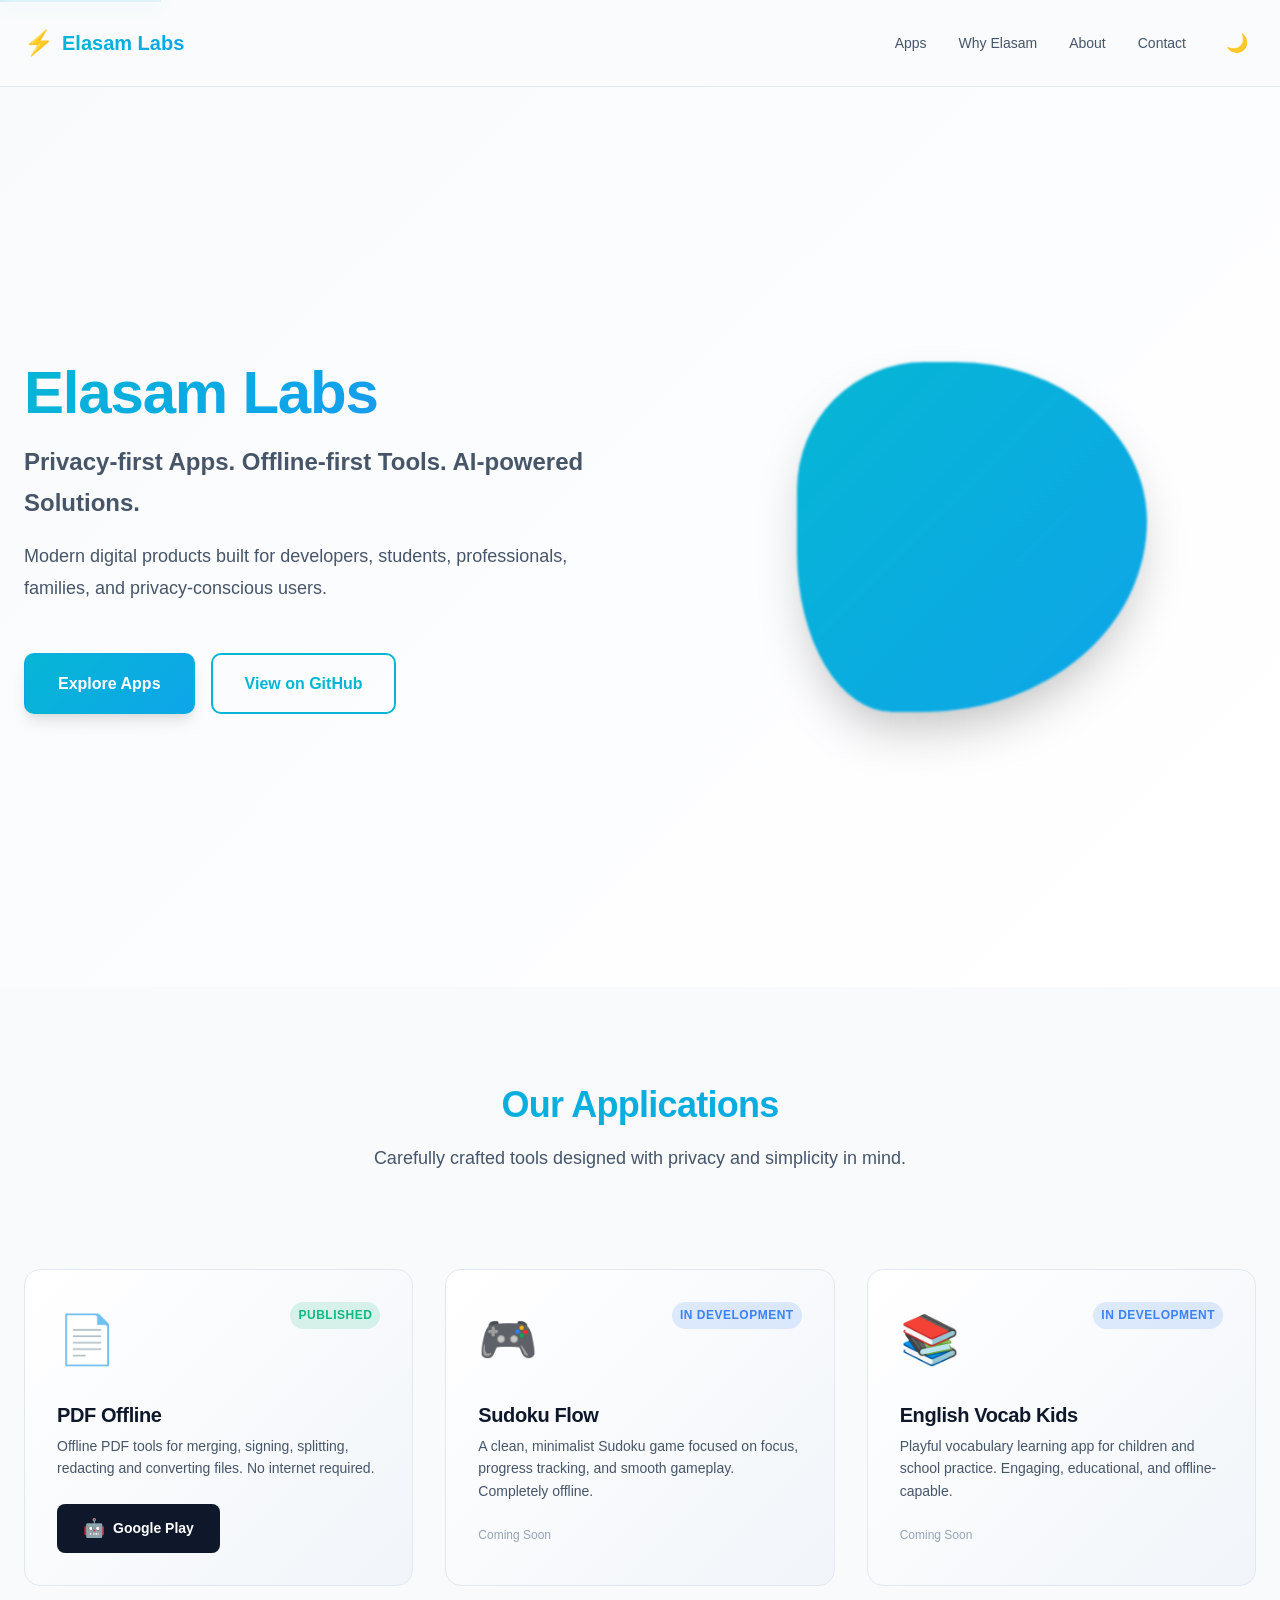
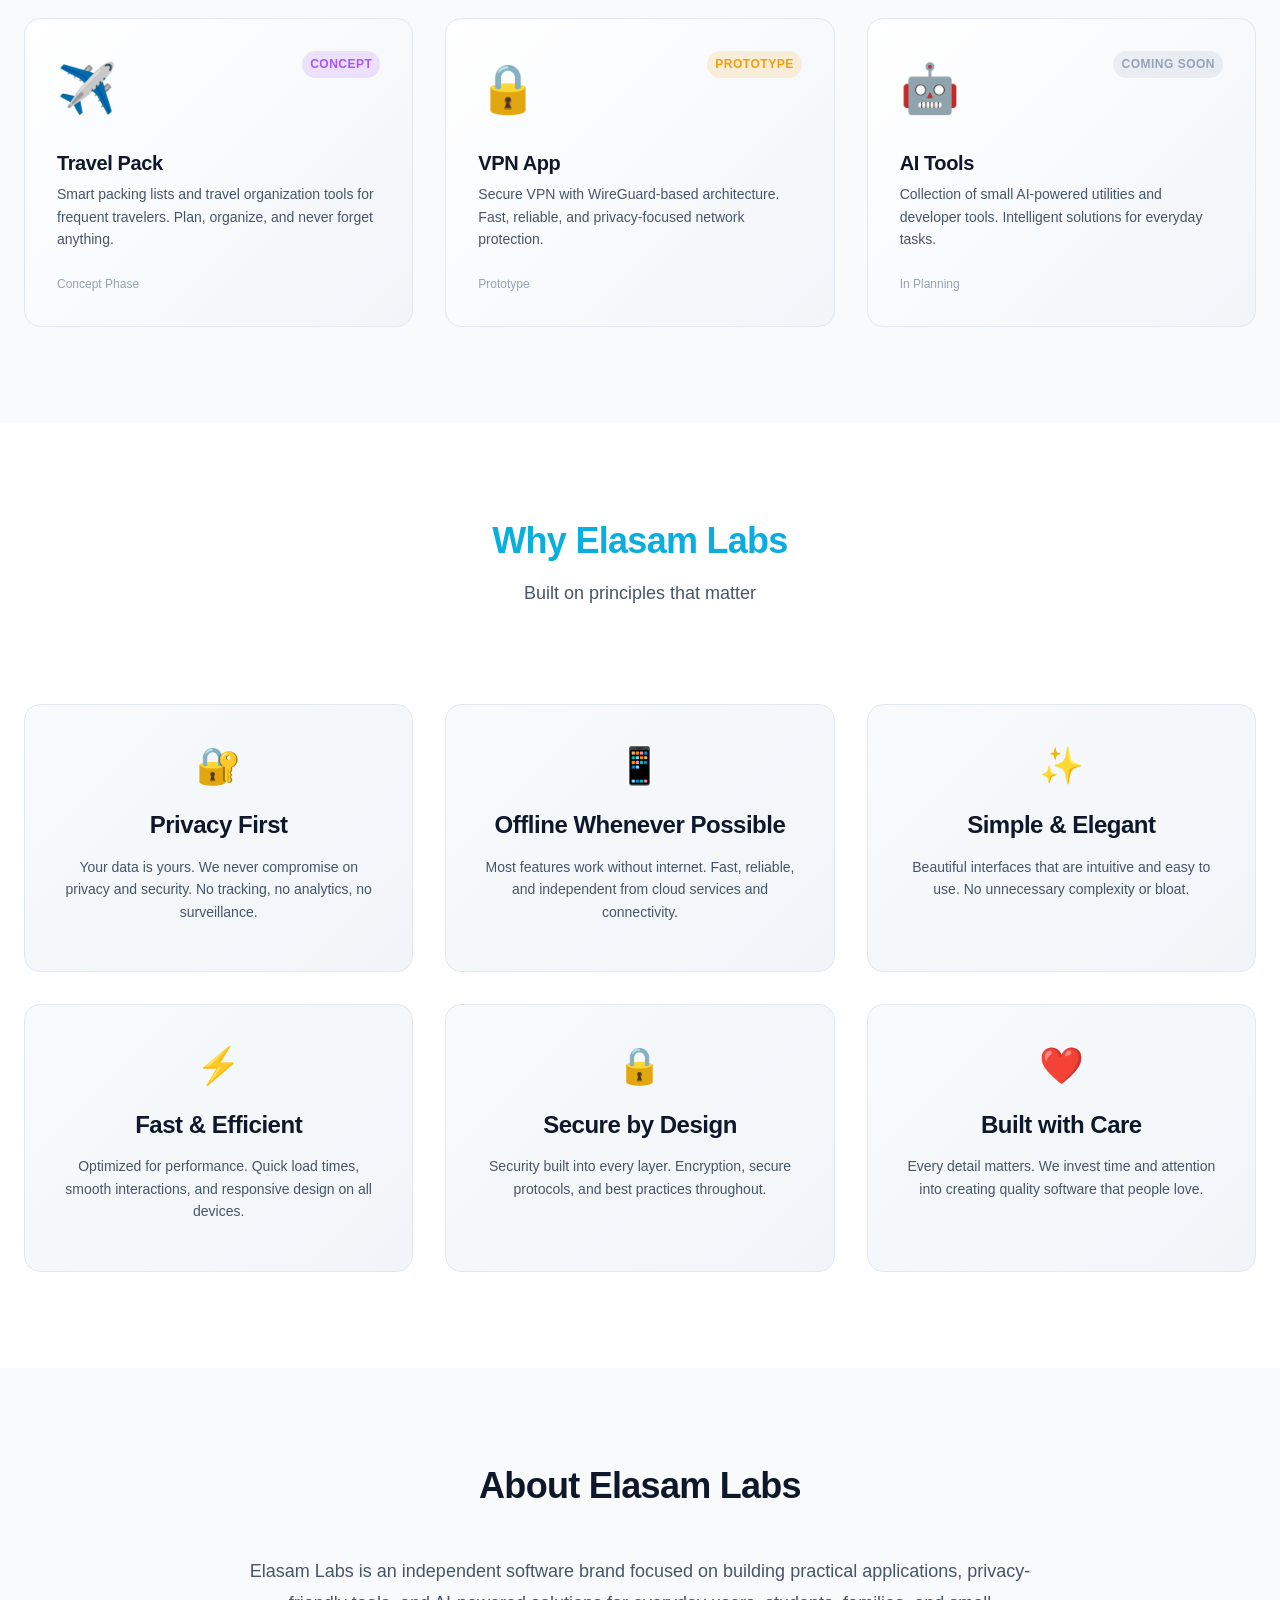
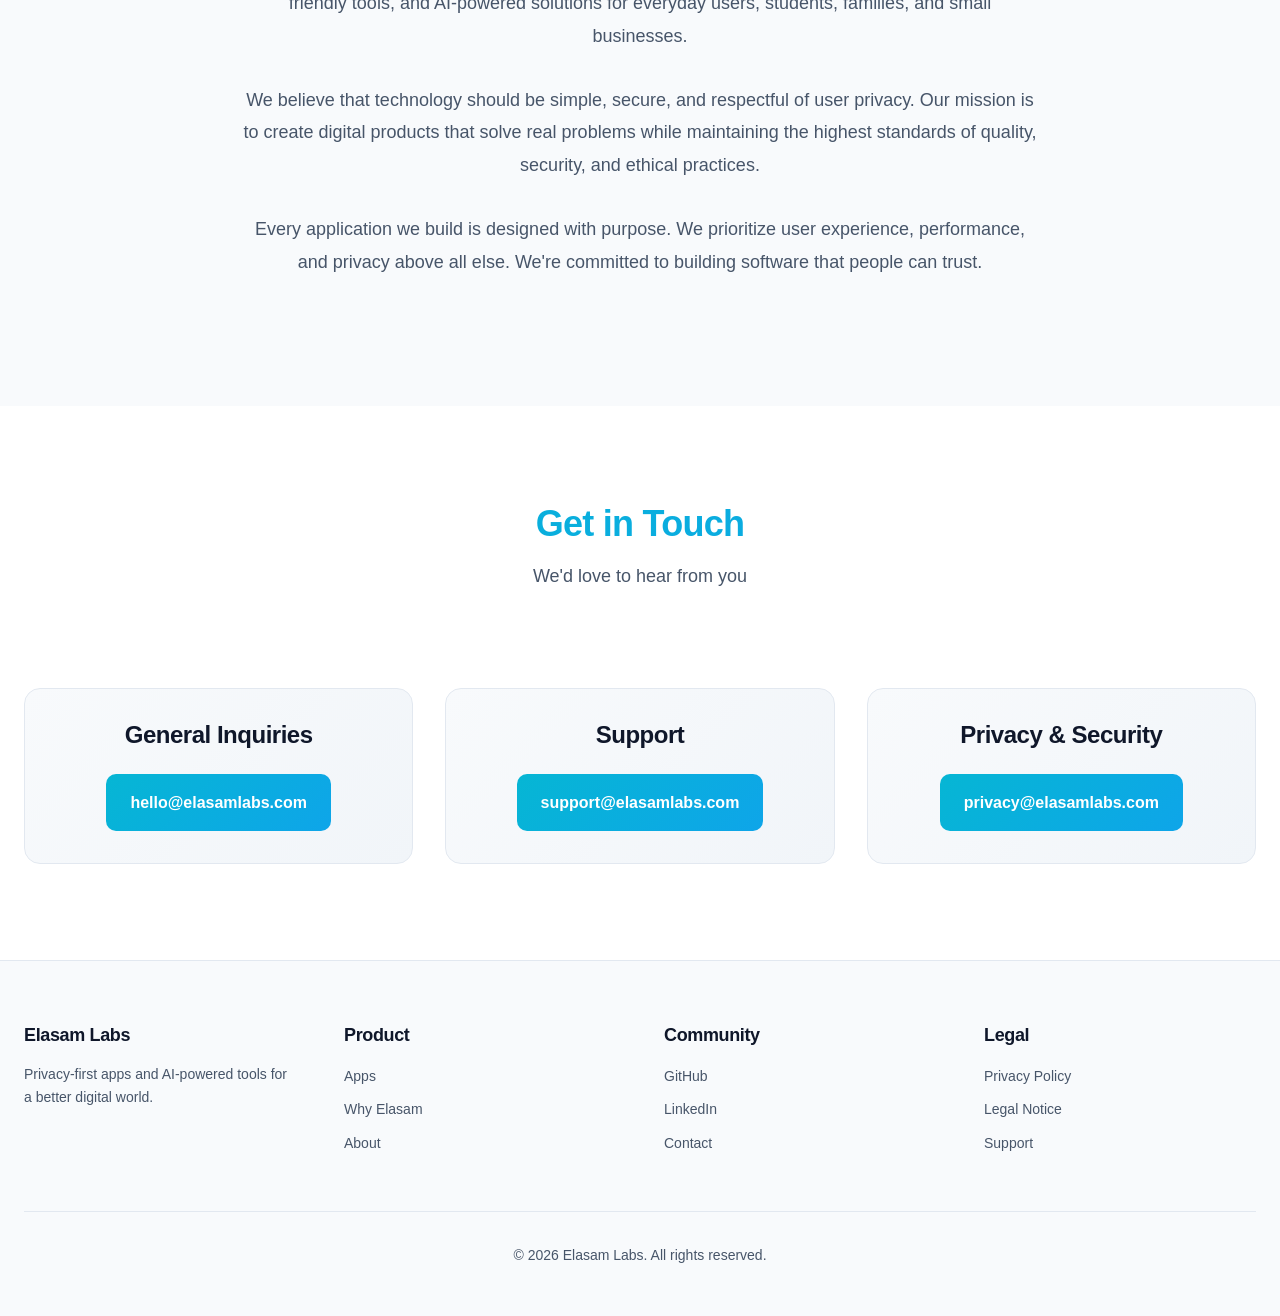
==== index.html @ 6c32f924 "Add Google Play link for PDF Offline app" ====
<!DOCTYPE html>
<html lang="en">
<head>
    <meta charset="UTF-8">
    <meta name="viewport" content="width=device-width, initial-scale=1.0">
    
    <!-- SEO & Meta Tags -->
    <meta name="description" content="Elasam Labs - Privacy-first apps, offline-first tools, and AI-powered solutions for developers, students, professionals, and families.">
    <meta name="keywords" content="privacy apps, offline software, AI tools, secure applications, privacy-first, open source">
    <meta name="author" content="Elasam Labs">
    <meta name="theme-color" content="#0f172a">
    <meta name="robots" content="index, follow">
    <meta name="language" content="English">
    
    <!-- Open Graph -->
    <meta property="og:type" content="website">
    <meta property="og:url" content="https://elasamlabs.com/">
    <meta property="og:title" content="Elasam Labs - Privacy-First Apps & AI Tools">
    <meta property="og:description" content="Build with privacy. Create with purpose. Modern apps for everyday users.">
    <!-- <meta property="og:image" content="https://elasamlabs.com/assets/og-image.png"> -->
    <meta property="og:image" content="https://elasamlabs.com/web-app-manifest-512x512.png">
    <meta property="og:site_name" content="Elasam Labs">
    
    <!-- Twitter Card -->
    <meta name="twitter:card" content="summary_large_image">
    <meta name="twitter:url" content="https://elasamlabs.com/">
    <meta name="twitter:title" content="Elasam Labs - Privacy-First Apps & AI Tools">
    <meta name="twitter:description" content="Build with privacy. Create with purpose. Modern apps for everyday users.">
    <!-- <meta name="twitter:image" content="https://elasamlabs.com/assets/og-image.png"> -->
    <meta name="twitter:image" content="https://elasamlabs.com/web-app-manifest-512x512.png">
    
    <!-- Favicon -->
    <link rel="icon" href="/favicon.ico">
    <link rel="icon" type="image/svg+xml" href="/favicon.svg">
    <link rel="icon" type="image/png" sizes="96x96" href="/favicon-96x96.png">

    <link rel="apple-touch-icon" sizes="180x180" href="/apple-touch-icon.png">

    <link rel="manifest" href="/site.webmanifest">
    
    <!-- Manifest -->
    <link rel="manifest" href="/site.webmanifest">
    
    <title>Elasam Labs - Privacy-First Apps & AI-Powered Tools</title>
    <link rel="stylesheet" href="/css/styles.css">
    
    <!-- Structured Data -->
    <script type="application/ld+json">
    {
      "@context": "https://schema.org",
      "@type": "Organization",
      "name": "Elasam Labs",
      "url": "https://elasamlabs.com",
      "logo": "https://elasamlabs.com/favicon.svg",
      "description": "Privacy-first apps, offline-first tools, and AI-powered solutions",
      "sameAs": [
        "https://github.com/EhabElasam",
        "https://linkedin.com"
      ],
      "contact": {
        "@type": "ContactPoint",
        "contactType": "Customer Support",
        "email": "support@elasamlabs.com"
      }
    }
    </script>
</head>
<body>
    <!-- Navigation -->
    <nav class="navbar" role="navigation" aria-label="Main navigation">
        <div class="container">
            <div class="nav-wrapper">
                <a href="/" class="logo" aria-label="Elasam Labs Home">
                    <span class="logo-icon">⚡</span>
                    <span class="logo-text">Elasam Labs</span>
                </a>
                
                <button class="menu-toggle" id="menuToggle" aria-label="Toggle navigation menu" aria-expanded="false">
                    <span></span>
                    <span></span>
                    <span></span>
                </button>
                
                <ul class="nav-menu" id="navMenu" role="menubar">
                    <li role="none"><a href="#apps" role="menuitem">Apps</a></li>
                    <li role="none"><a href="#why" role="menuitem">Why Elasam</a></li>
                    <li role="none"><a href="#about" role="menuitem">About</a></li>
                    <li role="none"><a href="#contact" role="menuitem">Contact</a></li>
                    <li role="none"><button class="theme-toggle" id="themeToggle" aria-label="Toggle dark/light mode" role="menuitem">🌙</button></li>
                </ul>
            </div>
        </div>
    </nav>

    <!-- Hero Section -->
    <section class="hero" role="region" aria-label="Hero section">
        <div class="container">
            <div class="hero-content">
                <h1 class="hero-title">Elasam Labs</h1>
                <p class="hero-subtitle">Privacy-first Apps. Offline-first Tools. AI-powered Solutions.</p>
                <p class="hero-description">Modern digital products built for developers, students, professionals, families, and privacy-conscious users.</p>
                
                <div class="hero-cta">
                    <a href="#apps" class="btn btn-primary">Explore Apps</a>
                    <a href="https://github.com/EhabElasam" class="btn btn-secondary" target="_blank" rel="noopener noreferrer">View on GitHub</a>
                </div>
            </div>
            
            <div class="hero-visual">
                <div class="gradient-orb"></div>
            </div>
        </div>
    </section>

    <!-- Apps Section -->
    <section class="apps" id="apps" role="region" aria-label="Our applications">
        <div class="container">
            <div class="section-header">
                <h2>Our Applications</h2>
                <p>Carefully crafted tools designed with privacy and simplicity in mind.</p>
            </div>
            
            <div class="apps-grid">
                <!-- PDF Offline -->
                <article class="app-card published">
                    <div class="app-header">
                        <span class="app-icon" aria-hidden="true">📄</span>
                        <span class="app-badge badge-published">Published</span>
                    </div>
                    <h3 class="app-title">PDF Offline</h3>
                    <p class="app-description">Offline PDF tools for merging, signing, splitting, redacting and converting files. No internet required.</p>
                    <div class="app-meta">
                        <a href="https://play.google.com/store/apps/details?id=com.pdfoffline.tools" target="_blank" rel="noopener noreferrer" class="btn btn-app-store">
                            <span class="btn-icon">🤖</span>
                            <span class="btn-text">Google Play</span>
                        </a>
                    </div>
                </article>

                <!-- Sudoku Flow -->
                <article class="app-card developing">
                    <div class="app-header">
                        <span class="app-icon" aria-hidden="true">🎮</span>
                        <span class="app-badge badge-developing">In Development</span>
                    </div>
                    <h3 class="app-title">Sudoku Flow</h3>
                    <p class="app-description">A clean, minimalist Sudoku game focused on focus, progress tracking, and smooth gameplay. Completely offline.</p>
                    <div class="app-meta">
                        <span class="status">Coming Soon</span>
                    </div>
                </article>

                <!-- English Vocab Kids -->
                <article class="app-card developing">
                    <div class="app-header">
                        <span class="app-icon" aria-hidden="true">📚</span>
                        <span class="app-badge badge-developing">In Development</span>
                    </div>
                    <h3 class="app-title">English Vocab Kids</h3>
                    <p class="app-description">Playful vocabulary learning app for children and school practice. Engaging, educational, and offline-capable.</p>
                    <div class="app-meta">
                        <span class="status">Coming Soon</span>
                    </div>
                </article>

                <!-- Travel Pack -->
                <article class="app-card concept">
                    <div class="app-header">
                        <span class="app-icon" aria-hidden="true">✈️</span>
                        <span class="app-badge badge-concept">Concept</span>
                    </div>
                    <h3 class="app-title">Travel Pack</h3>
                    <p class="app-description">Smart packing lists and travel organization tools for frequent travelers. Plan, organize, and never forget anything.</p>
                    <div class="app-meta">
                        <span class="status">Concept Phase</span>
                    </div>
                </article>

                <!-- VPN App -->
                <article class="app-card prototype">
                    <div class="app-header">
                        <span class="app-icon" aria-hidden="true">🔒</span>
                        <span class="app-badge badge-prototype">Prototype</span>
                    </div>
                    <h3 class="app-title">VPN App</h3>
                    <p class="app-description">Secure VPN with WireGuard-based architecture. Fast, reliable, and privacy-focused network protection.</p>
                    <div class="app-meta">
                        <span class="status">Prototype</span>
                    </div>
                </article>

                <!-- AI Tools -->
                <article class="app-card coming">
                    <div class="app-header">
                        <span class="app-icon" aria-hidden="true">🤖</span>
                        <span class="app-badge badge-coming">Coming Soon</span>
                    </div>
                    <h3 class="app-title">AI Tools</h3>
                    <p class="app-description">Collection of small AI-powered utilities and developer tools. Intelligent solutions for everyday tasks.</p>
                    <div class="app-meta">
                        <span class="status">In Planning</span>
                    </div>
                </article>
            </div>
        </div>
    </section>

    <!-- Why Elasam Section -->
    <section class="why-section" id="why" role="region" aria-label="Why choose Elasam Labs">
        <div class="container">
            <div class="section-header">
                <h2>Why Elasam Labs</h2>
                <p>Built on principles that matter</p>
            </div>
            
            <div class="principles-grid">
                <div class="principle-card">
                    <span class="principle-icon" aria-hidden="true">🔐</span>
                    <h3>Privacy First</h3>
                    <p>Your data is yours. We never compromise on privacy and security. No tracking, no analytics, no surveillance.</p>
                </div>
                
                <div class="principle-card">
                    <span class="principle-icon" aria-hidden="true">📱</span>
                    <h3>Offline Whenever Possible</h3>
                    <p>Most features work without internet. Fast, reliable, and independent from cloud services and connectivity.</p>
                </div>
                
                <div class="principle-card">
                    <span class="principle-icon" aria-hidden="true">✨</span>
                    <h3>Simple & Elegant</h3>
                    <p>Beautiful interfaces that are intuitive and easy to use. No unnecessary complexity or bloat.</p>
                </div>
                
                <div class="principle-card">
                    <span class="principle-icon" aria-hidden="true">⚡</span>
                    <h3>Fast & Efficient</h3>
                    <p>Optimized for performance. Quick load times, smooth interactions, and responsive design on all devices.</p>
                </div>
                
                <div class="principle-card">
                    <span class="principle-icon" aria-hidden="true">🔒</span>
                    <h3>Secure by Design</h3>
                    <p>Security built into every layer. Encryption, secure protocols, and best practices throughout.</p>
                </div>
                
                <div class="principle-card">
                    <span class="principle-icon" aria-hidden="true">❤️</span>
                    <h3>Built with Care</h3>
                    <p>Every detail matters. We invest time and attention into creating quality software that people love.</p>
                </div>
            </div>
        </div>
    </section>

    <!-- About Section -->
    <section class="about" id="about" role="region" aria-label="About Elasam Labs">
        <div class="container">
            <div class="about-content">
                <h2>About Elasam Labs</h2>
                <p>Elasam Labs is an independent software brand focused on building practical applications, privacy-friendly tools, and AI-powered solutions for everyday users, students, families, and small businesses.</p>
                <p>We believe that technology should be simple, secure, and respectful of user privacy. Our mission is to create digital products that solve real problems while maintaining the highest standards of quality, security, and ethical practices.</p>
                <p>Every application we build is designed with purpose. We prioritize user experience, performance, and privacy above all else. We're committed to building software that people can trust.</p>
            </div>
        </div>
    </section>

    <!-- Contact Section -->
    <section class="contact" id="contact" role="region" aria-label="Contact information">
        <div class="container">
            <div class="section-header">
                <h2>Get in Touch</h2>
                <p>We'd love to hear from you</p>
            </div>
            
            <div class="contact-grid">
                <div class="contact-card">
                    <h3>General Inquiries</h3>
                    <a href="mailto:hello@elasamlabs.com" class="contact-link">hello@elasamlabs.com</a>
                </div>
                
                <div class="contact-card">
                    <h3>Support</h3>
                    <a href="mailto:support@elasamlabs.com" class="contact-link">support@elasamlabs.com</a>
                </div>
                
                <div class="contact-card">
                    <h3>Privacy & Security</h3>
                    <a href="mailto:privacy@elasamlabs.com" class="contact-link">privacy@elasamlabs.com</a>
                </div>
            </div>
        </div>
    </section>

    <!-- Footer -->
    <footer class="footer" role="contentinfo">
        <div class="container">
            <div class="footer-grid">
                <div class="footer-section">
                    <h4>Elasam Labs</h4>
                    <p>Privacy-first apps and AI-powered tools for a better digital world.</p>
                </div>
                
                <div class="footer-section">
                    <h4>Product</h4>
                    <ul>
                        <li><a href="#apps">Apps</a></li>
                        <li><a href="#why">Why Elasam</a></li>
                        <li><a href="#about">About</a></li>
                    </ul>
                </div>
                
                <div class="footer-section">
                    <h4>Community</h4>
                    <ul>
                        <li><a href="https://github.com/EhabElasam" target="_blank" rel="noopener noreferrer">GitHub</a></li>
                        <li><a href="https://linkedin.com" target="_blank" rel="noopener noreferrer">LinkedIn</a></li>
                        <li><a href="#contact">Contact</a></li>
                    </ul>
                </div>
                
                <div class="footer-section">
                    <h4>Legal</h4>
                    <ul>
                        <li><a href="/privacy.html">Privacy Policy</a></li>
                        <li><a href="/legal.html">Legal Notice</a></li>
                        <li><a href="/support.html">Support</a></li>
                    </ul>
                </div>
            </div>
            
            <div class="footer-bottom">
                <p>&copy; 2026 Elasam Labs. All rights reserved.</p>
            </div>
        </div>
    </footer>

    <script src="/js/main.js"></script>
</body>
</html>
---- css/styles.css ----
/* ============================================
   ELASAM LABS - PREMIUM WEBSITE STYLES
   ============================================ */

:root {
    /* Light Mode */
    --bg-primary: #ffffff;
    --bg-secondary: #f8fafc;
    --bg-tertiary: #f1f5f9;
    --text-primary: #0f172a;
    --text-secondary: #475569;
    --text-tertiary: #94a3b8;
    --border-color: #e2e8f0;
    --accent-primary: #06b6d4;
    --accent-secondary: #0ea5e9;
    --accent-tertiary: #3b82f6;
    --success: #10b981;
    --warning: #f59e0b;
    --error: #ef4444;
    
    /* Spacing */
    --spacing-xs: 0.25rem;
    --spacing-sm: 0.5rem;
    --spacing-md: 1rem;
    --spacing-lg: 1.5rem;
    --spacing-xl: 2rem;
    --spacing-2xl: 3rem;
    --spacing-3xl: 4rem;
    --spacing-4xl: 6rem;
    
    /* Typography */
    --font-family: -apple-system, BlinkMacSystemFont, 'Segoe UI', 'Helvetica Neue', sans-serif;
    --font-mono: 'Menlo', 'Monaco', 'Courier New', monospace;
    --font-size-xs: 0.75rem;
    --font-size-sm: 0.875rem;
    --font-size-base: 1rem;
    --font-size-lg: 1.125rem;
    --font-size-xl: 1.25rem;
    --font-size-2xl: 1.5rem;
    --font-size-3xl: 1.875rem;
    --font-size-4xl: 2.25rem;
    --font-size-5xl: 3rem;
    --font-size-6xl: 3.75rem;
    
    /* Transitions */
    --transition-fast: 150ms cubic-bezier(0.4, 0, 0.2, 1);
    --transition-base: 300ms cubic-bezier(0.4, 0, 0.2, 1);
    --transition-slow: 500ms cubic-bezier(0.4, 0, 0.2, 1);
    
    /* Shadows */
    --shadow-sm: 0 1px 2px 0 rgba(0, 0, 0, 0.05);
    --shadow-md: 0 4px 6px -1px rgba(0, 0, 0, 0.1), 0 2px 4px -1px rgba(0, 0, 0, 0.06);
    --shadow-lg: 0 10px 15px -3px rgba(0, 0, 0, 0.1), 0 4px 6px -2px rgba(0, 0, 0, 0.05);
    --shadow-xl: 0 20px 25px -5px rgba(0, 0, 0, 0.1), 0 10px 10px -5px rgba(0, 0, 0, 0.04);
    --shadow-2xl: 0 25px 50px -12px rgba(0, 0, 0, 0.25);
}

/* Dark Mode */
body.dark-mode {
    --bg-primary: #0f172a;
    --bg-secondary: #1e293b;
    --bg-tertiary: #334155;
    --text-primary: #f1f5f9;
    --text-secondary: #cbd5e1;
    --text-tertiary: #94a3b8;
    --border-color: #334155;
}

/* ============================================
   GLOBAL STYLES
   ============================================ */

* {
    margin: 0;
    padding: 0;
    box-sizing: border-box;
}

html {
    scroll-behavior: smooth;
    -webkit-font-smoothing: antialiased;
    -moz-osx-font-smoothing: grayscale;
}

body {
    font-family: var(--font-family);
    background-color: var(--bg-primary);
    color: var(--text-primary);
    line-height: 1.6;
    transition: background-color var(--transition-base), color var(--transition-base);
    overflow-x: hidden;
}

/* ============================================
   TYPOGRAPHY
   ============================================ */

h1, h2, h3, h4, h5, h6 {
    font-weight: 700;
    line-height: 1.2;
    letter-spacing: -0.02em;
}

h1 {
    font-size: var(--font-size-6xl);
}

h2 {
    font-size: var(--font-size-4xl);
}

h3 {
    font-size: var(--font-size-2xl);
}

h4 {
    font-size: var(--font-size-lg);
}

p {
    margin-bottom: var(--spacing-md);
    color: var(--text-secondary);
    line-height: 1.7;
}

a {
    color: var(--accent-primary);
    text-decoration: none;
    transition: color var(--transition-fast);
}

a:hover {
    color: var(--accent-secondary);
}

/* ============================================
   CONTAINER & LAYOUT
   ============================================ */

.container {
    max-width: 1280px;
    margin: 0 auto;
    padding: 0 var(--spacing-lg);
}

section {
    padding: var(--spacing-4xl) 0;
}

.section-header {
    text-align: center;
    margin-bottom: var(--spacing-4xl);
}

.section-header h2 {
    background: linear-gradient(135deg, var(--accent-primary), var(--accent-secondary));
    -webkit-background-clip: text;
    -webkit-text-fill-color: transparent;
    background-clip: text;
    margin-bottom: var(--spacing-md);
}

.section-header p {
    font-size: var(--font-size-lg);
    color: var(--text-secondary);
}

/* ============================================
   NAVIGATION
   ============================================ */

.navbar {
    background-color: var(--bg-secondary);
    border-bottom: 1px solid var(--border-color);
    position: sticky;
    top: 0;
    z-index: 1000;
    backdrop-filter: blur(10px);
    background-color: rgba(248, 250, 252, 0.8);
}

body.dark-mode .navbar {
    background-color: rgba(30, 41, 59, 0.8);
}

.nav-wrapper {
    display: flex;
    justify-content: space-between;
    align-items: center;
    padding: var(--spacing-lg) 0;
}

.logo {
    display: flex;
    align-items: center;
    gap: var(--spacing-sm);
    font-size: var(--font-size-xl);
    font-weight: 700;
    color: var(--text-primary);
    transition: transform var(--transition-fast);
}

.logo:hover {
    transform: scale(1.05);
}

.logo-icon {
    font-size: var(--font-size-2xl);
}

.logo-text {
    background: linear-gradient(135deg, var(--accent-primary), var(--accent-secondary));
    -webkit-background-clip: text;
    -webkit-text-fill-color: transparent;
    background-clip: text;
}

.nav-menu {
    display: flex;
    list-style: none;
    gap: var(--spacing-xl);
    align-items: center;
}

.nav-menu a {
    color: var(--text-secondary);
    font-weight: 500;
    font-size: var(--font-size-sm);
    transition: color var(--transition-fast);
}

.nav-menu a:hover {
    color: var(--accent-primary);
}

.menu-toggle {
    display: none;
    flex-direction: column;
    background: none;
    border: none;
    cursor: pointer;
    gap: var(--spacing-xs);
    padding: var(--spacing-sm);
}

.menu-toggle span {
    width: 24px;
    height: 2.5px;
    background-color: var(--text-primary);
    border-radius: 2px;
    transition: all var(--transition-base);
}

.menu-toggle.active span:nth-child(1) {
    transform: rotate(45deg) translate(8px, 8px);
}

.menu-toggle.active span:nth-child(2) {
    opacity: 0;
}

.menu-toggle.active span:nth-child(3) {
    transform: rotate(-45deg) translate(7px, -7px);
}

.theme-toggle {
    background: none;
    border: none;
    font-size: var(--font-size-lg);
    cursor: pointer;
    padding: var(--spacing-sm);
    border-radius: 50%;
    transition: background-color var(--transition-fast);
}

.theme-toggle:hover {
    background-color: var(--bg-tertiary);
}

/* ============================================
   BUTTONS
   ============================================ */

.btn {
    display: inline-block;
    padding: var(--spacing-md) var(--spacing-xl);
    border-radius: 10px;
    font-weight: 600;
    font-size: var(--font-size-base);
    text-align: center;
    cursor: pointer;
    border: 2px solid transparent;
    transition: all var(--transition-base);
    text-decoration: none;
}

.btn-primary {
    background: linear-gradient(135deg, var(--accent-primary), var(--accent-secondary));
    color: white;
    box-shadow: var(--shadow-lg);
}

.btn-primary:hover {
    transform: translateY(-2px);
    box-shadow: var(--shadow-xl);
}

.btn-secondary {
    background-color: transparent;
    color: var(--accent-primary);
    border-color: var(--accent-primary);
}

.btn-secondary:hover {
    background-color: var(--accent-primary);
    color: white;
    transform: translateY(-2px);
}

.btn-app-store {
    display: inline-flex;
    align-items: center;
    gap: var(--spacing-sm);
    padding: var(--spacing-sm) var(--spacing-lg);
    background-color: var(--text-primary);
    color: var(--bg-primary);
    border-radius: 8px;
    font-size: var(--font-size-sm);
    transition: all var(--transition-base);
}

.btn-app-store:hover {
    background-color: var(--accent-primary);
    color: white;
    transform: scale(1.05);
}

.btn-app-store .btn-icon {
    font-size: var(--font-size-lg);
}

/* ============================================
   HERO SECTION
   ============================================ */

.hero {
    padding: var(--spacing-4xl) 0;
    background: linear-gradient(135deg, var(--bg-secondary) 0%, var(--bg-primary) 100%);
    min-height: 100vh;
    display: flex;
    align-items: center;
    position: relative;
    overflow: hidden;
}

.hero .container {
    display: grid;
    grid-template-columns: 1fr 1fr;
    gap: var(--spacing-4xl);
    align-items: center;
    position: relative;
    z-index: 1;
}

.hero-content {
    animation: fadeInUp 0.8s ease-out;
}

.hero-title {
    font-size: var(--font-size-6xl);
    margin-bottom: var(--spacing-md);
    background: linear-gradient(135deg, var(--accent-primary), var(--accent-secondary), var(--accent-tertiary));
    -webkit-background-clip: text;
    -webkit-text-fill-color: transparent;
    background-clip: text;
    line-height: 1.1;
}

.hero-subtitle {
    font-size: var(--font-size-2xl);
    color: var(--text-secondary);
    margin-bottom: var(--spacing-md);
    font-weight: 600;
}

.hero-description {
    font-size: var(--font-size-lg);
    color: var(--text-secondary);
    margin-bottom: var(--spacing-2xl);
    line-height: 1.8;
}

.hero-cta {
    display: flex;
    gap: var(--spacing-md);
    flex-wrap: wrap;
}

.hero-visual {
    display: flex;
    justify-content: center;
    align-items: center;
    position: relative;
    height: 400px;
}

.gradient-orb {
    width: 350px;
    height: 350px;
    background: linear-gradient(135deg, var(--accent-primary), var(--accent-secondary));
    border-radius: 40% 60% 70% 30% / 40% 50% 60% 50%;
    animation: morph 8s ease-in-out infinite, float 4s ease-in-out infinite;
    box-shadow: var(--shadow-2xl);
    filter: blur(1px);
}

/* ============================================
   APPS SECTION
   ============================================ */

.apps {
    background-color: var(--bg-secondary);
}

.apps-grid {
    display: grid;
    grid-template-columns: repeat(auto-fit, minmax(320px, 1fr));
    gap: var(--spacing-xl);
}

.app-card {
    background: linear-gradient(135deg, var(--bg-primary), var(--bg-tertiary));
    border: 1px solid var(--border-color);
    border-radius: 16px;
    padding: var(--spacing-xl);
    transition: all var(--transition-base);
    cursor: pointer;
    position: relative;
    overflow: hidden;
    backdrop-filter: blur(10px);
}

.app-card::before {
    content: '';
    position: absolute;
    top: 0;
    left: 0;
    right: 0;
    height: 1px;
    background: linear-gradient(90deg, transparent, var(--accent-primary), transparent);
    opacity: 0;
    transition: opacity var(--transition-base);
}

.app-card:hover {
    transform: translateY(-8px);
    box-shadow: var(--shadow-lg);
    border-color: var(--accent-primary);
}

.app-card:hover::before {
    opacity: 1;
}

.app-header {
    display: flex;
    justify-content: space-between;
    align-items: flex-start;
    margin-bottom: var(--spacing-lg);
}

.app-icon {
    font-size: var(--font-size-5xl);
    display: block;
}

.app-badge {
    display: inline-block;
    padding: var(--spacing-xs) var(--spacing-sm);
    border-radius: 20px;
    font-size: var(--font-size-xs);
    font-weight: 700;
    text-transform: uppercase;
    letter-spacing: 0.5px;
}

.badge-published {
    background-color: rgba(16, 185, 129, 0.15);
    color: var(--success);
}

.badge-developing {
    background-color: rgba(59, 130, 246, 0.15);
    color: var(--accent-tertiary);
}

.badge-concept {
    background-color: rgba(168, 85, 247, 0.15);
    color: #a855f7;
}

.badge-prototype {
    background-color: rgba(245, 158, 11, 0.15);
    color: var(--warning);
}

.badge-coming {
    background-color: rgba(148, 163, 184, 0.15);
    color: var(--text-tertiary);
}

.app-title {
    font-size: var(--font-size-xl);
    margin-bottom: var(--spacing-sm);
    color: var(--text-primary);
}

.app-description {
    font-size: var(--font-size-sm);
    color: var(--text-secondary);
    margin-bottom: var(--spacing-lg);
    line-height: 1.6;
}

.app-meta {
    display: flex;
    gap: var(--spacing-sm);
    font-size: var(--font-size-xs);
    color: var(--text-tertiary);
}

/* ============================================
   WHY SECTION
   ============================================ */

.why-section {
    background-color: var(--bg-primary);
}

.principles-grid {
    display: grid;
    grid-template-columns: repeat(auto-fit, minmax(300px, 1fr));
    gap: var(--spacing-xl);
}

.principle-card {
    background: linear-gradient(135deg, var(--bg-secondary), var(--bg-tertiary));
    border: 1px solid var(--border-color);
    border-radius: 16px;
    padding: var(--spacing-xl);
    text-align: center;
    transition: all var(--transition-base);
    backdrop-filter: blur(10px);
}

.principle-card:hover {
    transform: translateY(-8px);
    box-shadow: var(--shadow-lg);
    border-color: var(--accent-primary);
}

.principle-icon {
    font-size: var(--font-size-4xl);
    margin-bottom: var(--spacing-md);
    display: block;
}

.principle-card h3 {
    color: var(--text-primary);
    margin-bottom: var(--spacing-md);
}

.principle-card p {
    color: var(--text-secondary);
    font-size: var(--font-size-sm);
    line-height: 1.6;
}

/* ============================================
   ABOUT SECTION
   ============================================ */

.about {
    background-color: var(--bg-secondary);
}

.about-content {
    max-width: 800px;
    margin: 0 auto;
    text-align: center;
}

.about-content h2 {
    margin-bottom: var(--spacing-2xl);
}

.about-content p {
    font-size: var(--font-size-lg);
    color: var(--text-secondary);
    line-height: 1.8;
    margin-bottom: var(--spacing-xl);
}

/* ============================================
   CONTACT SECTION
   ============================================ */

.contact {
    background-color: var(--bg-primary);
}

.contact-grid {
    display: grid;
    grid-template-columns: repeat(auto-fit, minmax(280px, 1fr));
    gap: var(--spacing-xl);
}

.contact-card {
    background: linear-gradient(135deg, var(--bg-secondary), var(--bg-tertiary));
    border: 1px solid var(--border-color);
    border-radius: 16px;
    padding: var(--spacing-xl);
    text-align: center;
    transition: all var(--transition-base);
    backdrop-filter: blur(10px);
}

.contact-card:hover {
    transform: translateY(-8px);
    box-shadow: var(--shadow-lg);
    border-color: var(--accent-primary);
}

.contact-card h3 {
    color: var(--text-primary);
    margin-bottom: var(--spacing-lg);
}

.contact-link {
    display: inline-block;
    padding: var(--spacing-md) var(--spacing-lg);
    background: linear-gradient(135deg, var(--accent-primary), var(--accent-secondary));
    color: white;
    border-radius: 10px;
    font-weight: 600;
    transition: all var(--transition-base);
}

.contact-link:hover {
    transform: scale(1.05);
    box-shadow: var(--shadow-md);
}

/* ============================================
   FOOTER
   ============================================ */

.footer {
    background-color: var(--bg-secondary);
    border-top: 1px solid var(--border-color);
    padding: var(--spacing-3xl) 0 var(--spacing-xl);
}

.footer-grid {
    display: grid;
    grid-template-columns: repeat(auto-fit, minmax(250px, 1fr));
    gap: var(--spacing-2xl);
    margin-bottom: var(--spacing-2xl);
}

.footer-section h4 {
    color: var(--text-primary);
    margin-bottom: var(--spacing-md);
    font-size: var(--font-size-lg);
}

.footer-section p {
    color: var(--text-secondary);
    font-size: var(--font-size-sm);
}

.footer-section ul {
    list-style: none;
}

.footer-section ul li {
    margin-bottom: var(--spacing-sm);
}

.footer-section a {
    color: var(--text-secondary);
    font-size: var(--font-size-sm);
    transition: color var(--transition-fast);
}

.footer-section a:hover {
    color: var(--accent-primary);
}

.footer-bottom {
    text-align: center;
    padding-top: var(--spacing-xl);
    border-top: 1px solid var(--border-color);
    color: var(--text-tertiary);
    font-size: var(--font-size-sm);
}

/* ============================================
   ANIMATIONS
   ============================================ */

@keyframes fadeInUp {
    from {
        opacity: 0;
        transform: translateY(30px);
    }
    to {
        opacity: 1;
        transform: translateY(0);
    }
}

@keyframes float {
    0%, 100% {
        transform: translateY(0px);
    }
    50% {
        transform: translateY(-20px);
    }
}

@keyframes morph {
    0%, 100% {
        border-radius: 40% 60% 70% 30% / 40% 50% 60% 50%;
    }
    25% {
        border-radius: 70% 30% 46% 66% / 66% 33% 67% 33%;
    }
    50% {
        border-radius: 100% 60% 52% 37% / 37% 76% 74% 48%;
    }
    75% {
        border-radius: 74% 26% 46% 78% / 59% 38% 62% 51%;
    }
}

/* ============================================
   RESPONSIVE DESIGN
   ============================================ */

@media (max-width: 768px) {
    .hero .container {
        grid-template-columns: 1fr;
        gap: var(--spacing-2xl);
    }

    .hero-title {
        font-size: var(--font-size-4xl);
    }

    .hero-subtitle {
        font-size: var(--font-size-xl);
    }

    .hero-visual {
        display: none;
    }

    .hero-cta {
        flex-direction: column;
    }

    .btn {
        width: 100%;
    }

    .menu-toggle {
        display: flex;
    }

    .nav-menu {
        display: none;
        position: absolute;
        top: 100%;
        left: 0;
        right: 0;
        flex-direction: column;
        background-color: var(--bg-secondary);
        border-bottom: 1px solid var(--border-color);
        padding: var(--spacing-lg);
        gap: var(--spacing-md);
        box-shadow: var(--shadow-md);
    }

    .nav-menu.active {
        display: flex;
    }

    .apps-grid,
    .principles-grid,
    .contact-grid {
        grid-template-columns: 1fr;
    }

    h1 {
        font-size: var(--font-size-4xl);
    }

    h2 {
        font-size: var(--font-size-3xl);
    }

    section {
        padding: var(--spacing-3xl) 0;
    }
}

@media (max-width: 480px) {
    .container {
        padding: 0 var(--spacing-md);
    }

    h1 {
        font-size: var(--font-size-3xl);
    }

    h2 {
        font-size: var(--font-size-2xl);
    }

    .hero-title {
        font-size: var(--font-size-3xl);
    }

    .hero-subtitle {
        font-size: var(--font-size-lg);
    }

    section {
        padding: var(--spacing-2xl) 0;
    }

    .hero-cta {
        gap: var(--spacing-sm);
    }

    .btn {
        padding: var(--spacing-md) var(--spacing-lg);
        font-size: var(--font-size-sm);
    }

    .section-header h2 {
        font-size: var(--font-size-2xl);
    }
}

/* ============================================
   PRINT STYLES
   ============================================ */

@media print {
    .navbar,
    .footer {
        display: none;
    }

    body {
        background-color: white;
        color: black;
    }
}

/* ============================================
   ACCESSIBILITY
   ============================================ */

@media (prefers-reduced-motion: reduce) {
    * {
        animation-duration: 0.01ms !important;
        animation-iteration-count: 1 !important;
        transition-duration: 0.01ms !important;
    }
}

@media (prefers-color-scheme: dark) {
    body {
        background-color: var(--bg-primary);
    }
}
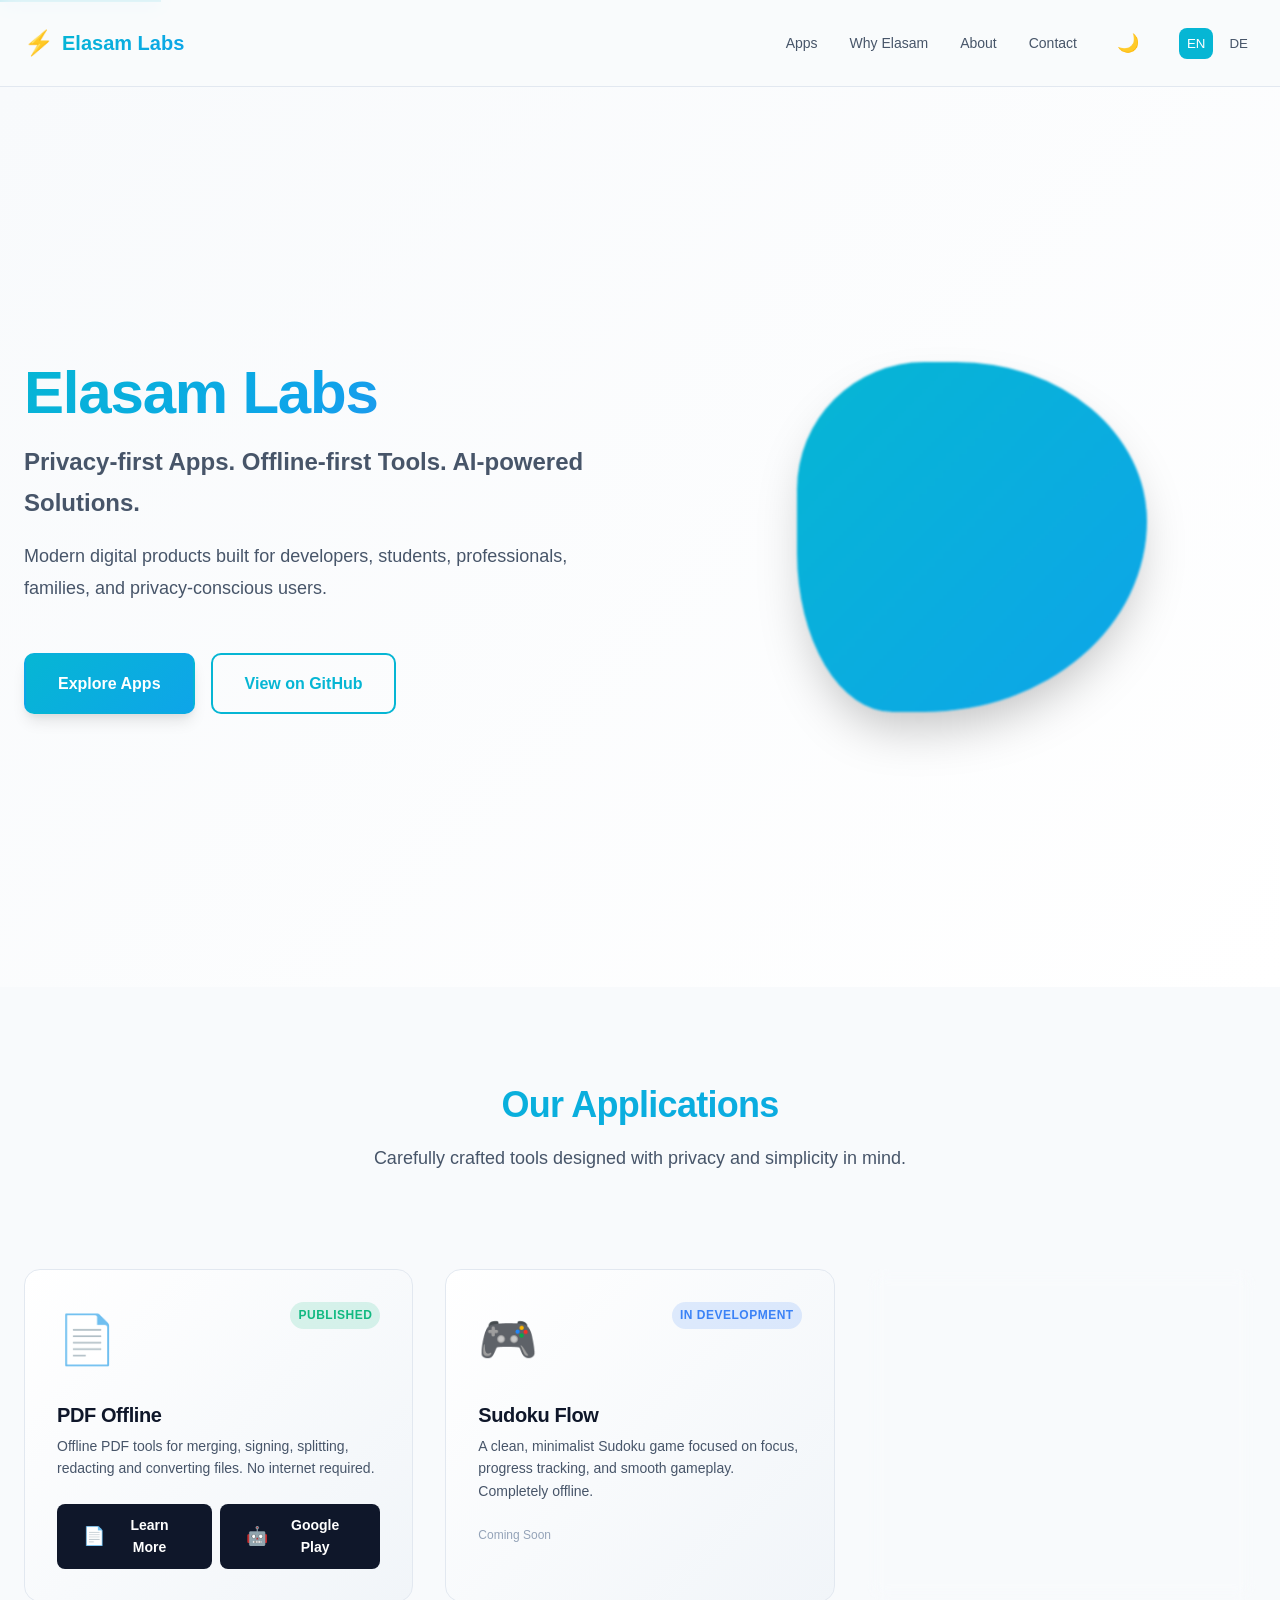
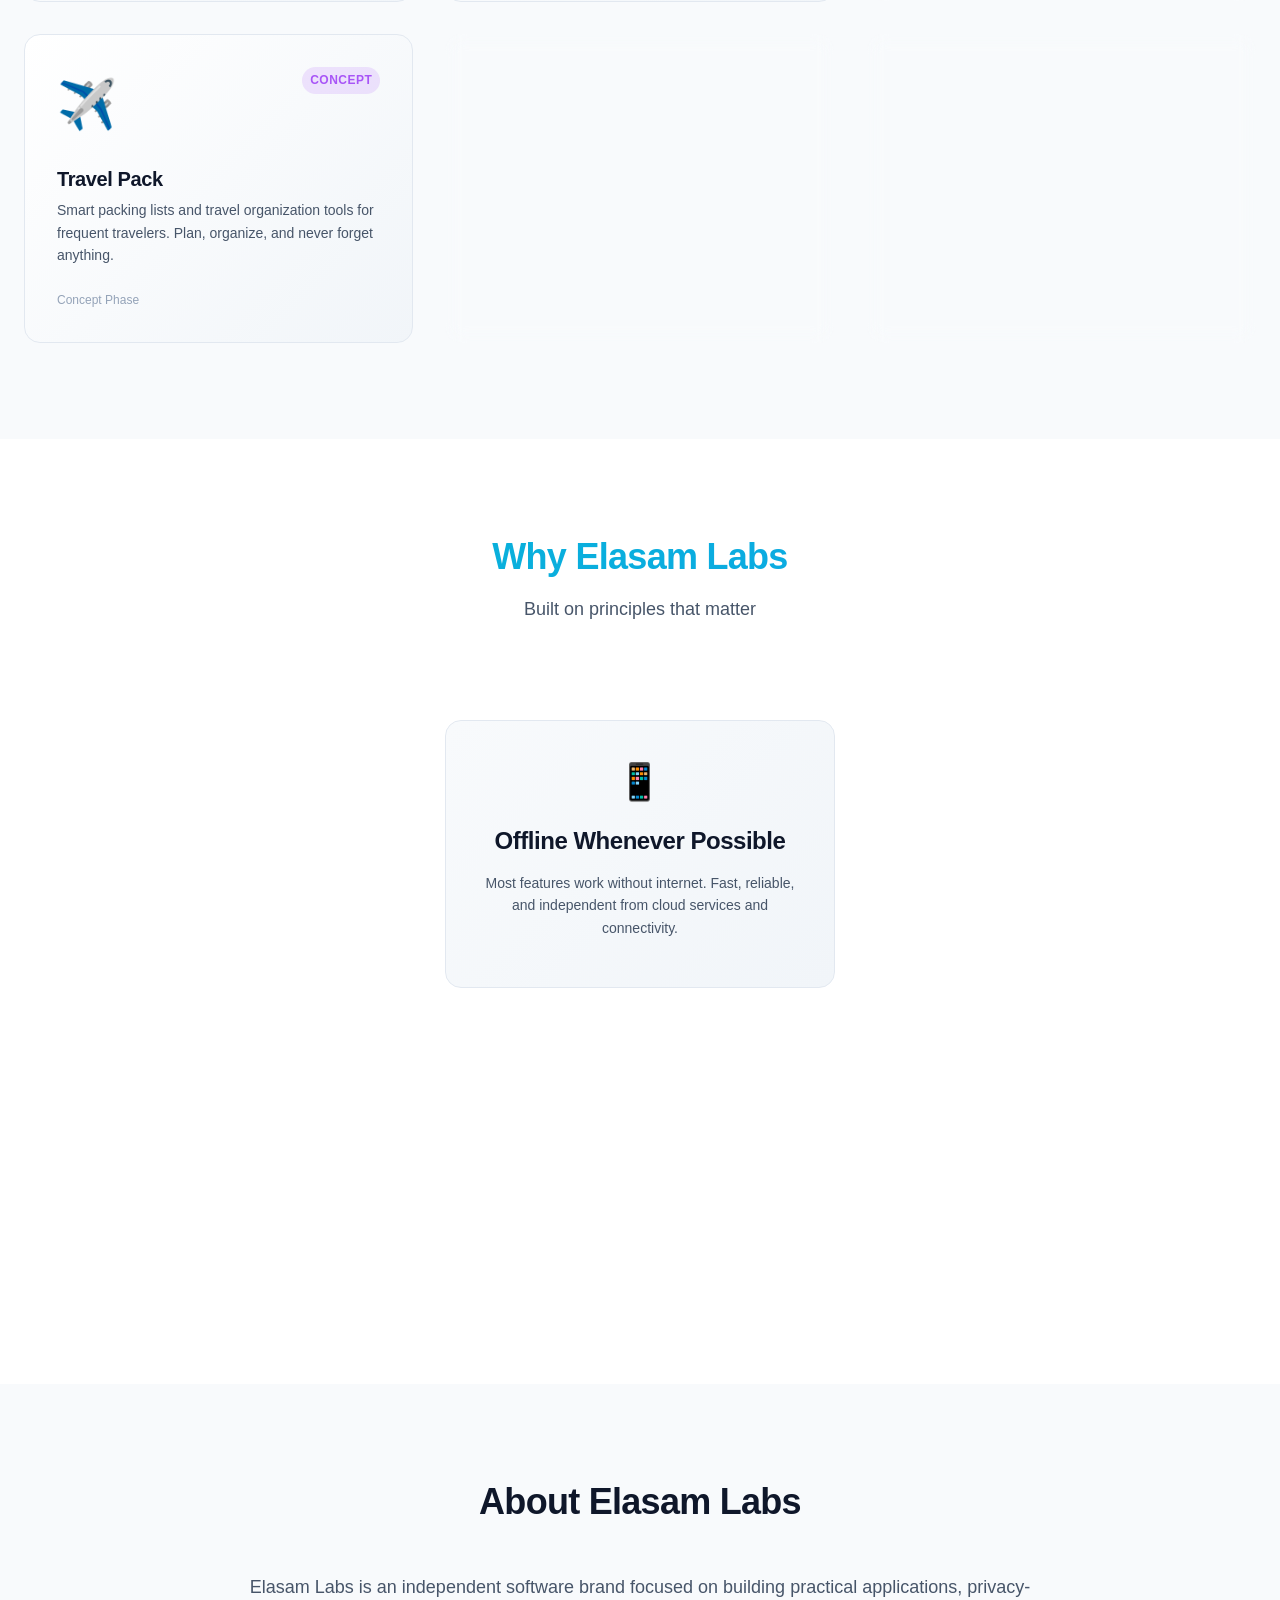
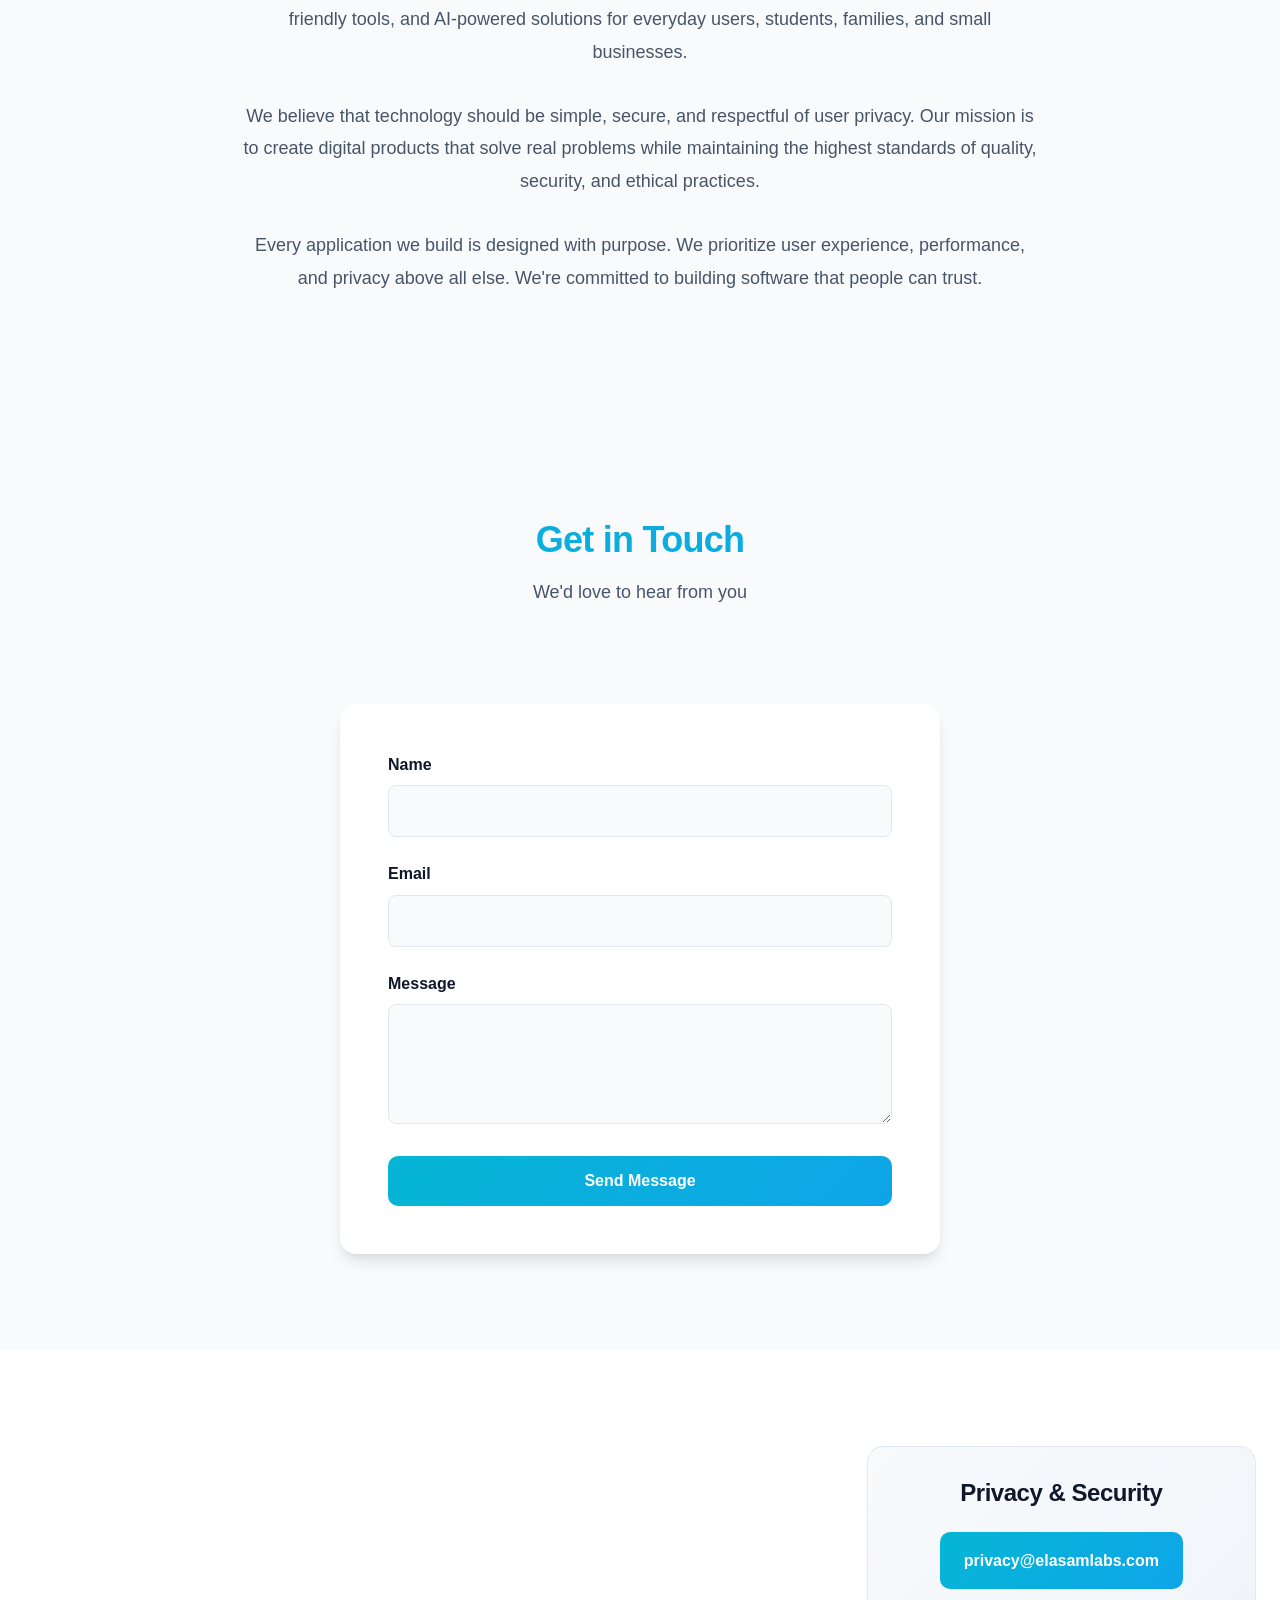
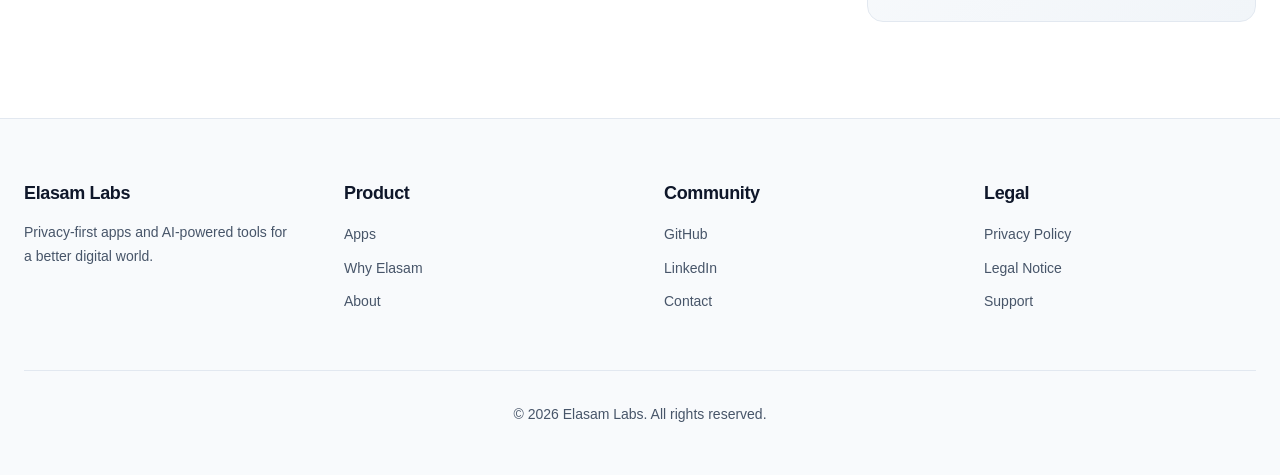
==== commit ab602b79: "Add PDF detail pages, contact form, and German translation with language switcher" ====
--- a/index.html
+++ b/index.html
@@ -87,6 +87,12 @@
                     <li role="none"><a href="#about" role="menuitem">About</a></li>
                     <li role="none"><a href="#contact" role="menuitem">Contact</a></li>
                     <li role="none"><button class="theme-toggle" id="themeToggle" aria-label="Toggle dark/light mode" role="menuitem">🌙</button></li>
+                    <li role="none">
+                        <div class="lang-switcher">
+                            <button id="lang-en" class="active">EN</button>
+                            <button id="lang-de">DE</button>
+                        </div>
+                    </li>
                 </ul>
             </div>
         </div>
@@ -130,6 +136,10 @@
                     <h3 class="app-title">PDF Offline</h3>
                     <p class="app-description">Offline PDF tools for merging, signing, splitting, redacting and converting files. No internet required.</p>
                     <div class="app-meta">
+                        <a href="/pdf-offline.html" class="btn btn-app-store">
+                            <span class="btn-icon">📄</span>
+                            <span class="btn-text">Learn More</span>
+                        </a>
                         <a href="https://play.google.com/store/apps/details?id=com.pdfoffline.tools" target="_blank" rel="noopener noreferrer" class="btn btn-app-store">
                             <span class="btn-icon">🤖</span>
                             <span class="btn-text">Google Play</span>
@@ -266,13 +276,32 @@
     </section>
 
     <!-- Contact Section -->
-    <section class="contact" id="contact" role="region" aria-label="Contact information">
+    <section class="contact-form-container" role="region" aria-label="Contact form">
         <div class="container">
             <div class="section-header">
                 <h2>Get in Touch</h2>
                 <p>We'd love to hear from you</p>
             </div>
-            
+            <form class="contact-form" action="https://formspree.io/f/fbdgqjqr" method="POST">
+                <div class="form-group">
+                    <label for="name">Name</label>
+                    <input type="text" id="name" name="name" required>
+                </div>
+                <div class="form-group">
+                    <label for="email">Email</label>
+                    <input type="email" id="email" name="email" required>
+                </div>
+                <div class="form-group">
+                    <label for="message">Message</label>
+                    <textarea id="message" name="message" required></textarea>
+                </div>
+                <button type="submit" class="form-submit-btn">Send Message</button>
+            </form>
+        </div>
+    </section>
+
+    <section class="contact" id="contact" role="region" aria-label="Contact information">
+        <div class="container">
             <div class="contact-grid">
                 <div class="contact-card">
                     <h3>General Inquiries</h3>
--- a/css/styles.css
+++ b/css/styles.css
@@ -887,3 +887,189 @@
         background-color: var(--bg-primary);
     }
 }
+
+/* ============================================
+   APP DETAIL PAGE
+   ============================================ */
+
+.app-detail-hero {
+    padding: var(--spacing-4xl) 0;
+    background: linear-gradient(135deg, var(--bg-secondary) 0%, var(--bg-primary) 100%);
+    min-height: 80vh;
+    display: flex;
+    align-items: center;
+}
+
+.app-detail-hero .container {
+    display: grid;
+    grid-template-columns: 1fr 1fr;
+    gap: var(--spacing-4xl);
+    align-items: center;
+}
+
+.app-detail-hero .hero-title {
+    font-size: var(--font-size-5xl);
+    margin-bottom: var(--spacing-md);
+}
+
+.app-detail-hero .hero-subtitle {
+    font-size: var(--font-size-xl);
+    color: var(--text-secondary);
+    margin-bottom: var(--spacing-2xl);
+}
+
+.app-mockup {
+    max-width: 100%;
+    height: auto;
+    border-radius: 16px;
+    box-shadow: var(--shadow-xl);
+}
+
+.features-grid, .steps-grid {
+    display: grid;
+    grid-template-columns: repeat(auto-fit, minmax(280px, 1fr));
+    gap: var(--spacing-xl);
+}
+
+.feature-card, .step-card {
+    background-color: var(--bg-primary);
+    border: 1px solid var(--border-color);
+    border-radius: 12px;
+    padding: var(--spacing-xl);
+    box-shadow: var(--shadow-md);
+    transition: transform var(--transition-fast);
+}
+
+.feature-card:hover, .step-card:hover {
+    transform: translateY(-5px);
+}
+
+.feature-card h3, .step-card h3 {
+    color: var(--accent-primary);
+    margin-bottom: var(--spacing-sm);
+}
+
+.feature-card p, .step-card p {
+    font-size: var(--font-size-sm);
+    color: var(--text-secondary);
+}
+
+/* ============================================
+   CONTACT FORM
+   ============================================ */
+
+.contact-form-container {
+    background-color: var(--bg-secondary);
+    padding: var(--spacing-4xl) 0;
+}
+
+.contact-form {
+    max-width: 600px;
+    margin: 0 auto;
+    padding: var(--spacing-2xl);
+    background-color: var(--bg-primary);
+    border-radius: 16px;
+    box-shadow: var(--shadow-lg);
+}
+
+.form-group {
+    margin-bottom: var(--spacing-lg);
+}
+
+.form-group label {
+    display: block;
+    margin-bottom: var(--spacing-sm);
+    font-weight: 600;
+    color: var(--text-primary);
+}
+
+.form-group input[type="text"],
+.form-group input[type="email"],
+.form-group textarea {
+    width: 100%;
+    padding: var(--spacing-md);
+    border: 1px solid var(--border-color);
+    border-radius: 8px;
+    background-color: var(--bg-secondary);
+    color: var(--text-primary);
+    font-size: var(--font-size-base);
+    transition: border-color var(--transition-fast), box-shadow var(--transition-fast);
+}
+
+.form-group input[type="text"]:focus,
+.form-group input[type="email"]:focus,
+.form-group textarea:focus {
+    border-color: var(--accent-primary);
+    box-shadow: 0 0 0 3px rgba(var(--accent-primary-rgb), 0.2);
+    outline: none;
+}
+
+.form-group textarea {
+    min-height: 120px;
+    resize: vertical;
+}
+
+.form-submit-btn {
+    width: 100%;
+    padding: var(--spacing-md) var(--spacing-xl);
+    background: linear-gradient(135deg, var(--accent-primary), var(--accent-secondary));
+    color: white;
+    border: none;
+    border-radius: 10px;
+    font-weight: 600;
+    font-size: var(--font-size-base);
+    cursor: pointer;
+    transition: all var(--transition-base);
+}
+
+.form-submit-btn:hover {
+    transform: translateY(-2px);
+    box-shadow: var(--shadow-xl);
+}
+
+/* ============================================
+   LANGUAGE SWITCHER
+   ============================================ */
+
+.lang-switcher {
+    display: flex;
+    gap: var(--spacing-sm);
+    align-items: center;
+}
+
+.lang-switcher button {
+    background: none;
+    border: none;
+    color: var(--text-secondary);
+    font-weight: 500;
+    cursor: pointer;
+    padding: var(--spacing-sm);
+    border-radius: 8px;
+    transition: all var(--transition-fast);
+}
+
+.lang-switcher button.active {
+    background-color: var(--accent-primary);
+    color: white;
+}
+
+.lang-switcher button:hover:not(.active) {
+    background-color: var(--bg-tertiary);
+    color: var(--accent-primary);
+}
+
+@media (max-width: 768px) {
+    .app-detail-hero .container {
+        grid-template-columns: 1fr;
+        text-align: center;
+    }
+
+    .app-detail-hero .hero-visual {
+        order: -1; /* Move image above text on mobile */
+        margin-bottom: var(--spacing-xl);
+    }
+
+    .app-detail-hero .hero-cta {
+        justify-content: center;
+    }
+}
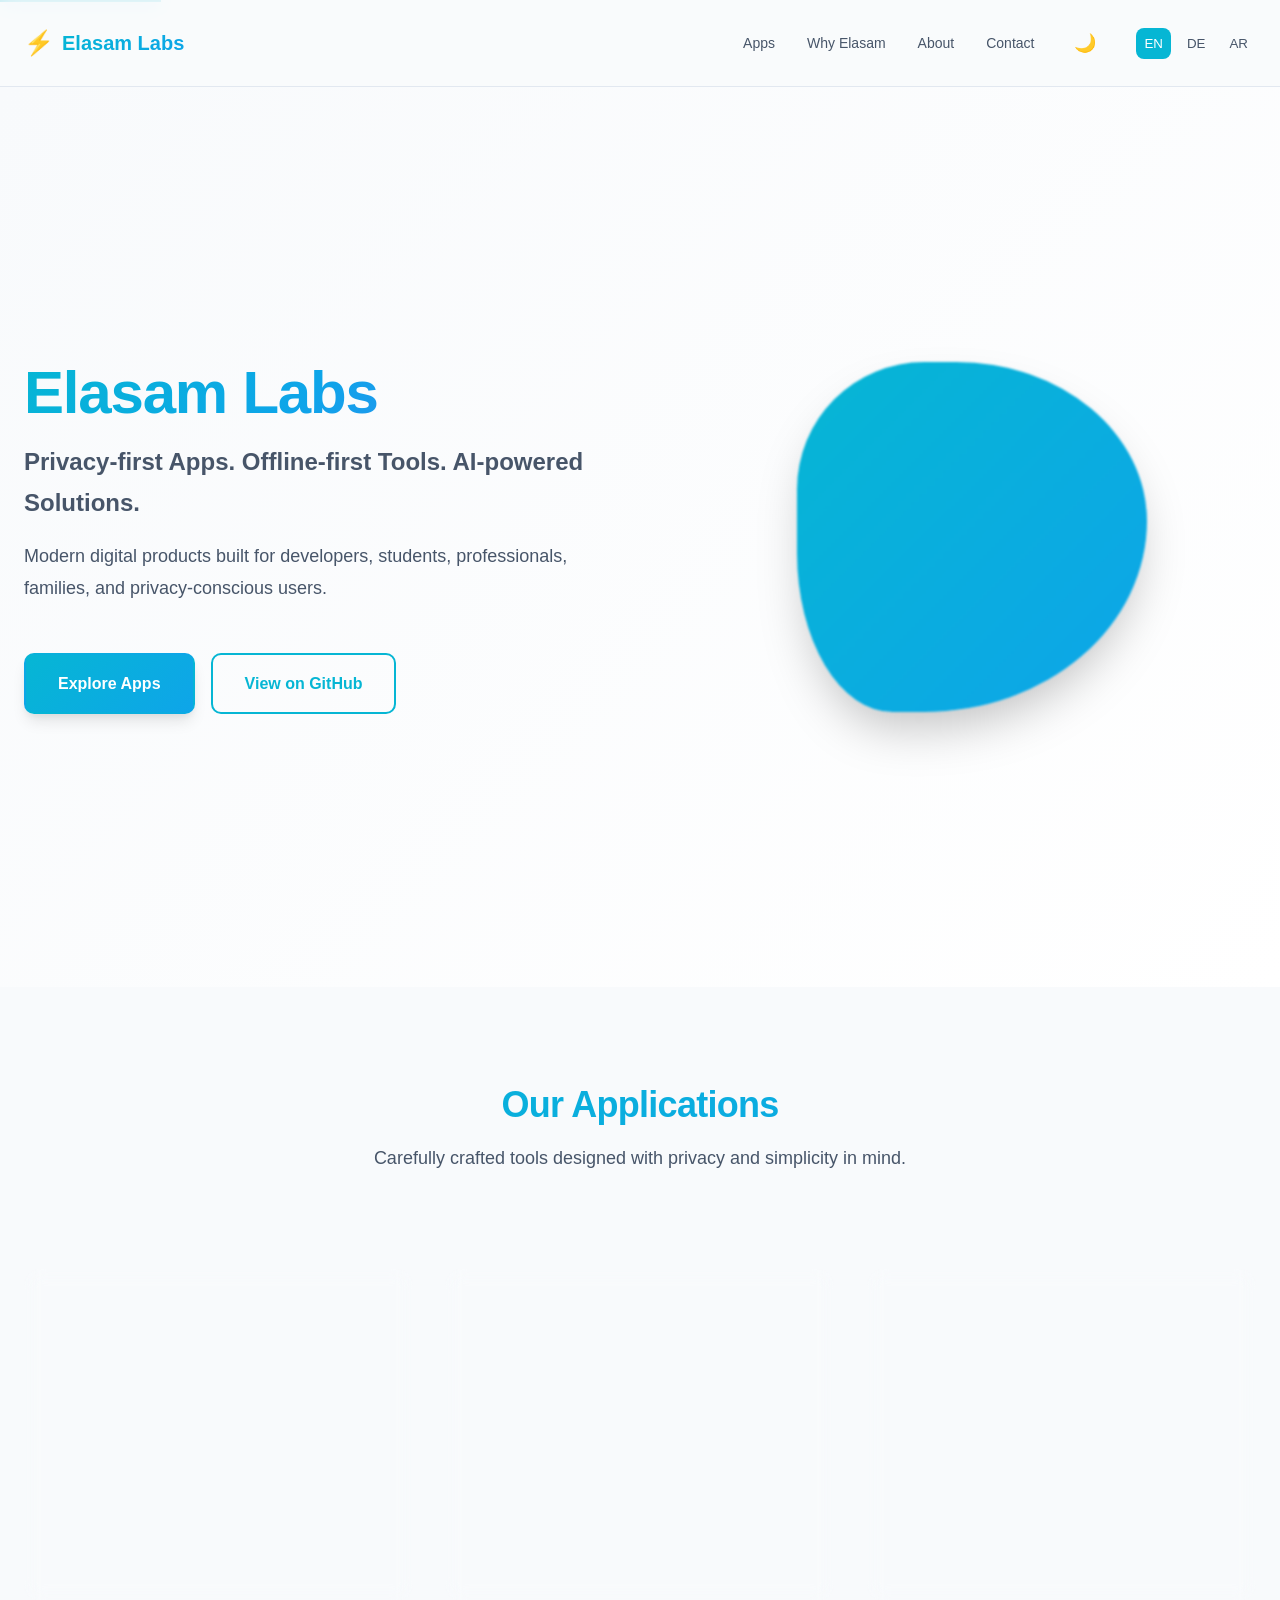
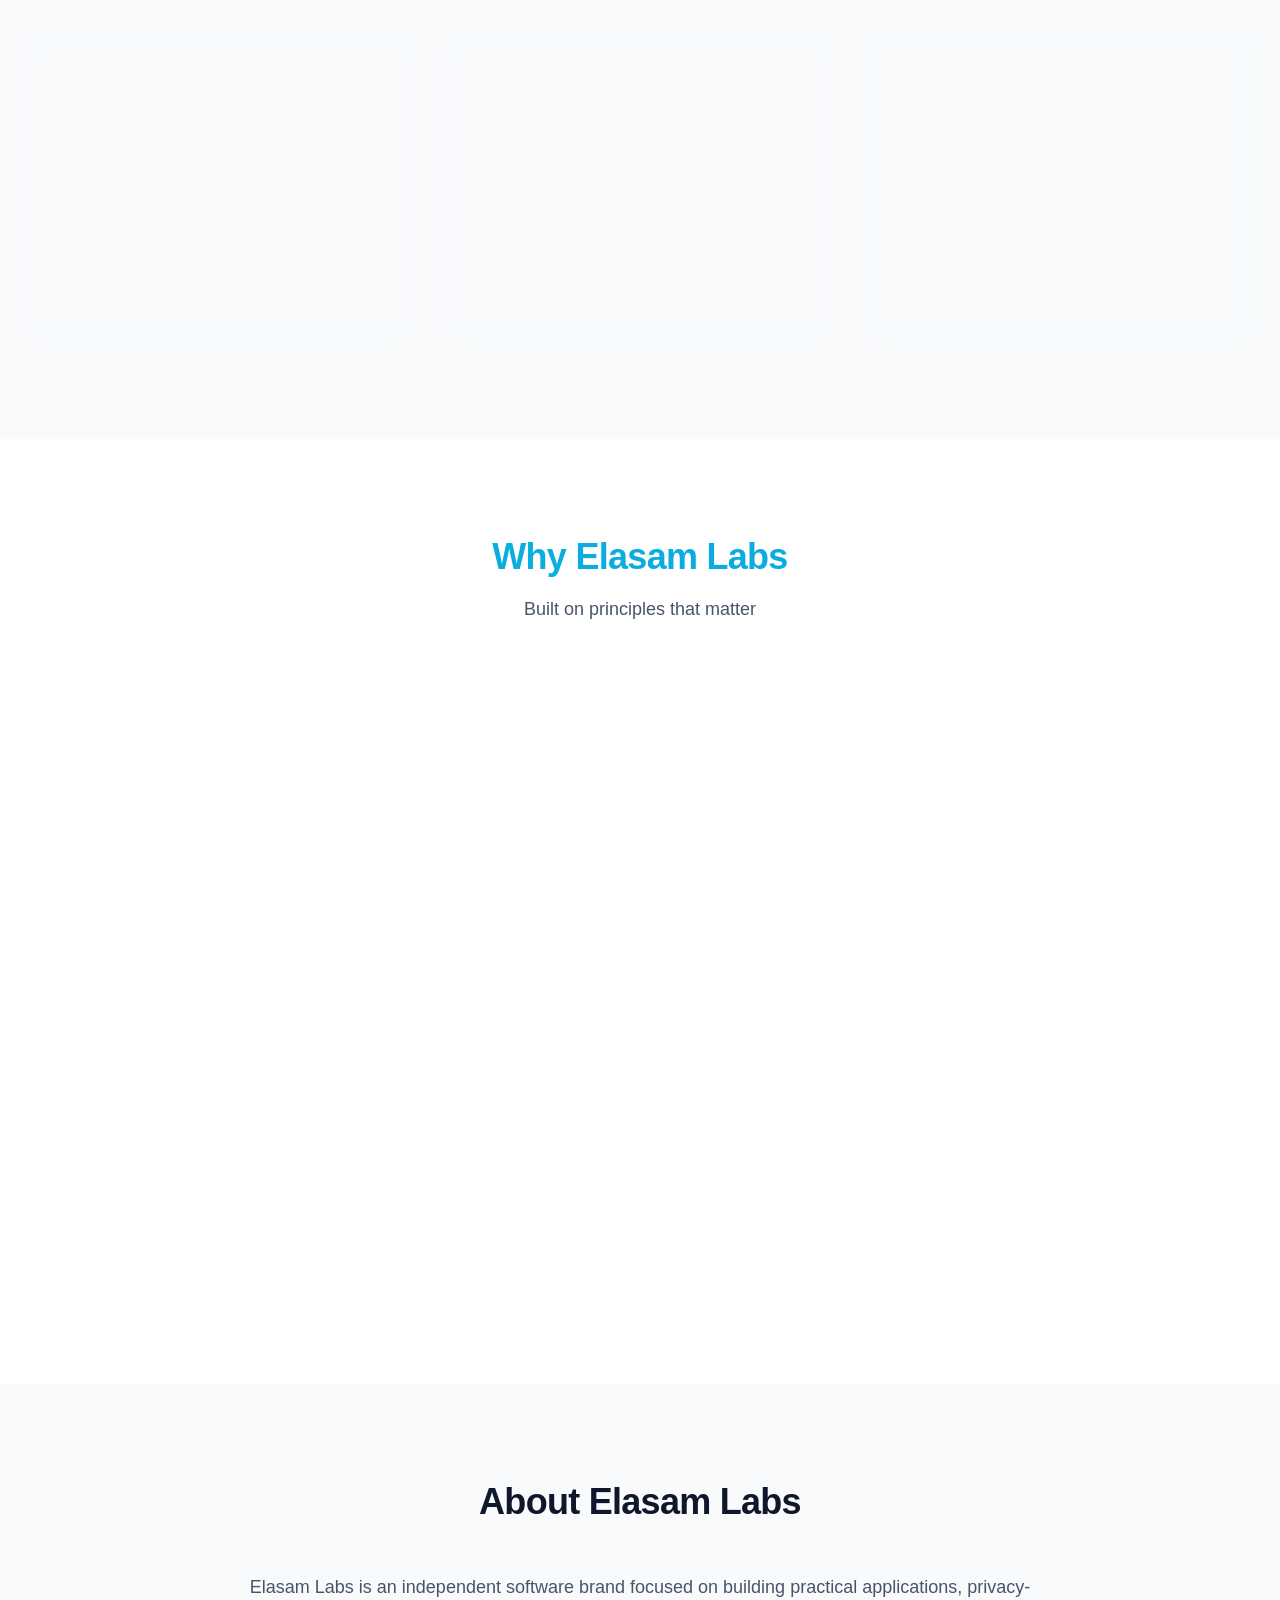
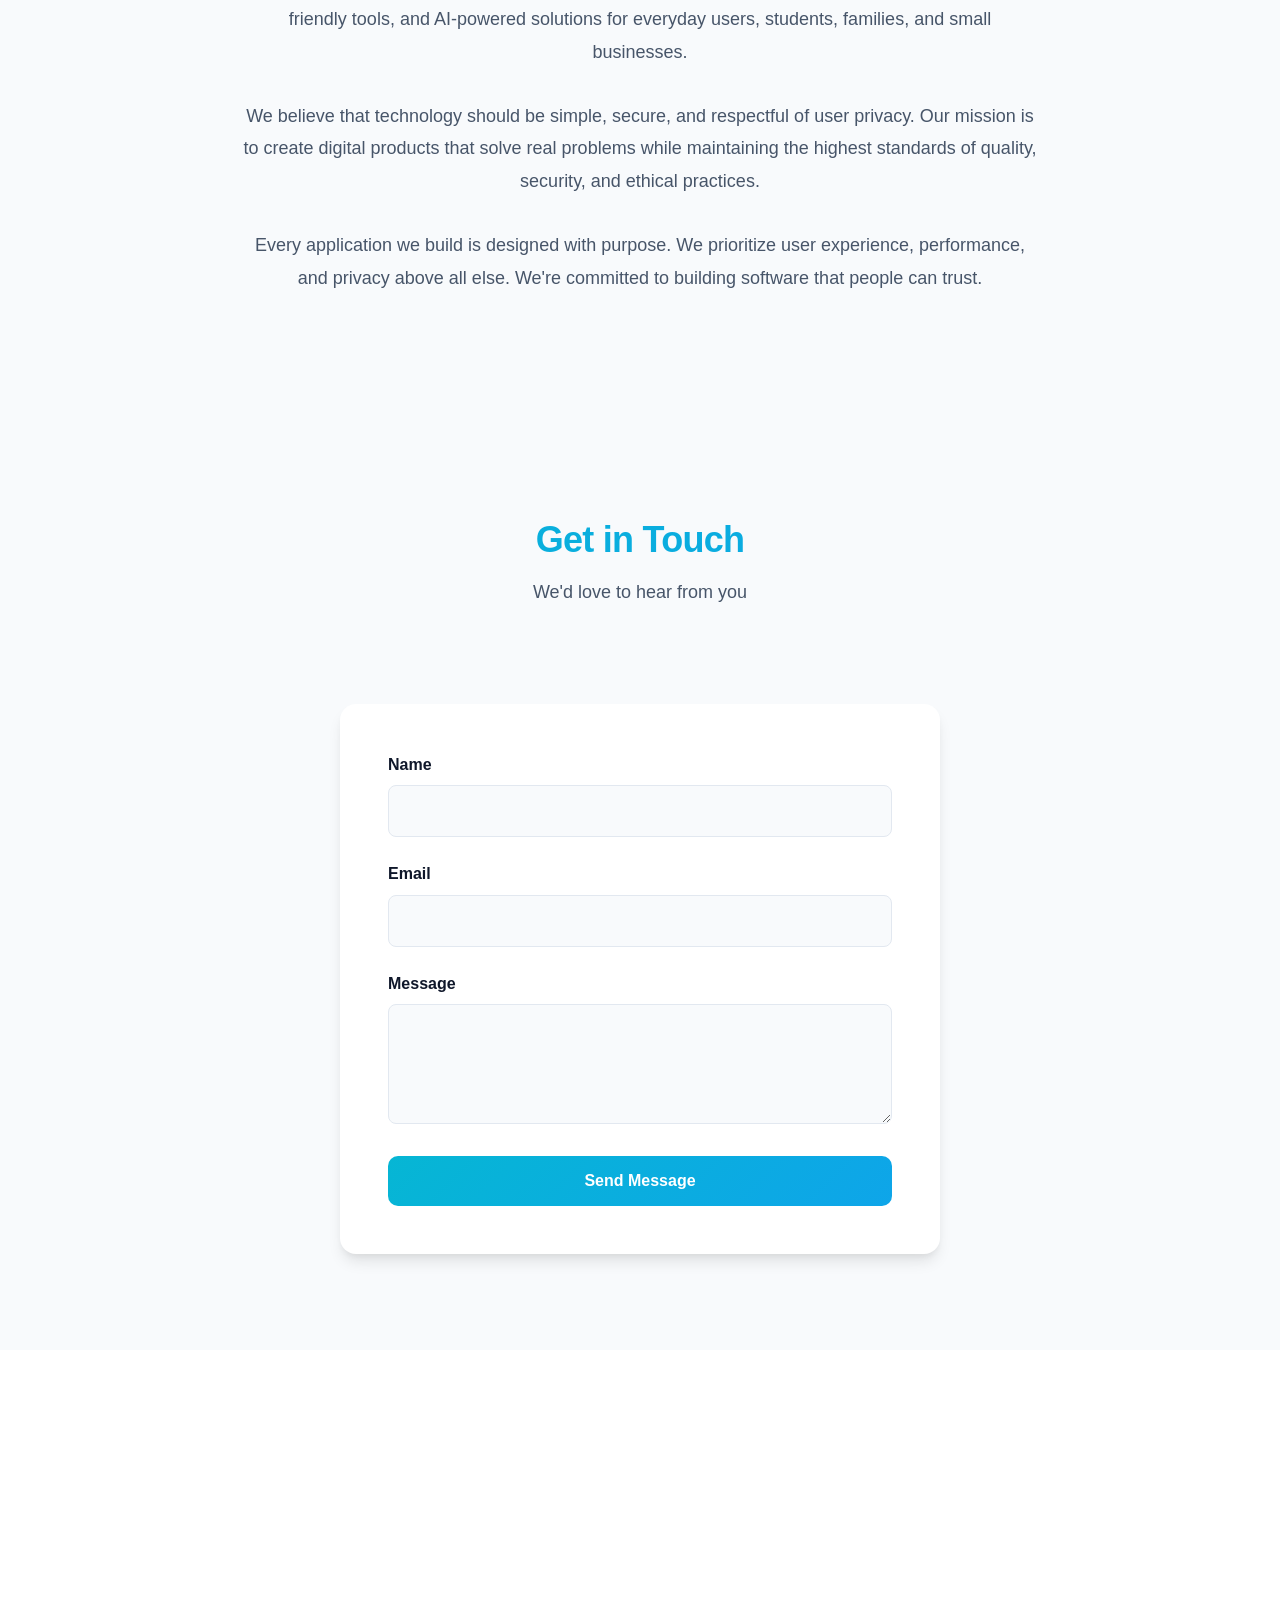
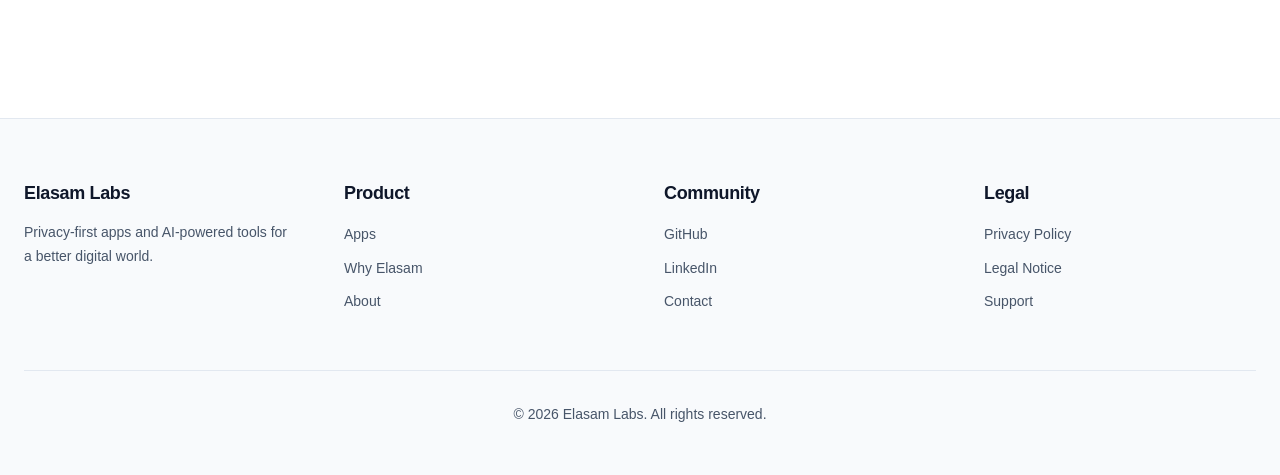
==== commit 8509ebde: "Add Arabic translation (RTL) for landing page and PDF detail page" ====
--- a/index.html
+++ b/index.html
@@ -91,6 +91,7 @@
                         <div class="lang-switcher">
                             <button id="lang-en" class="active">EN</button>
                             <button id="lang-de">DE</button>
+                            <button id="lang-ar">AR</button>
                         </div>
                     </li>
                 </ul>
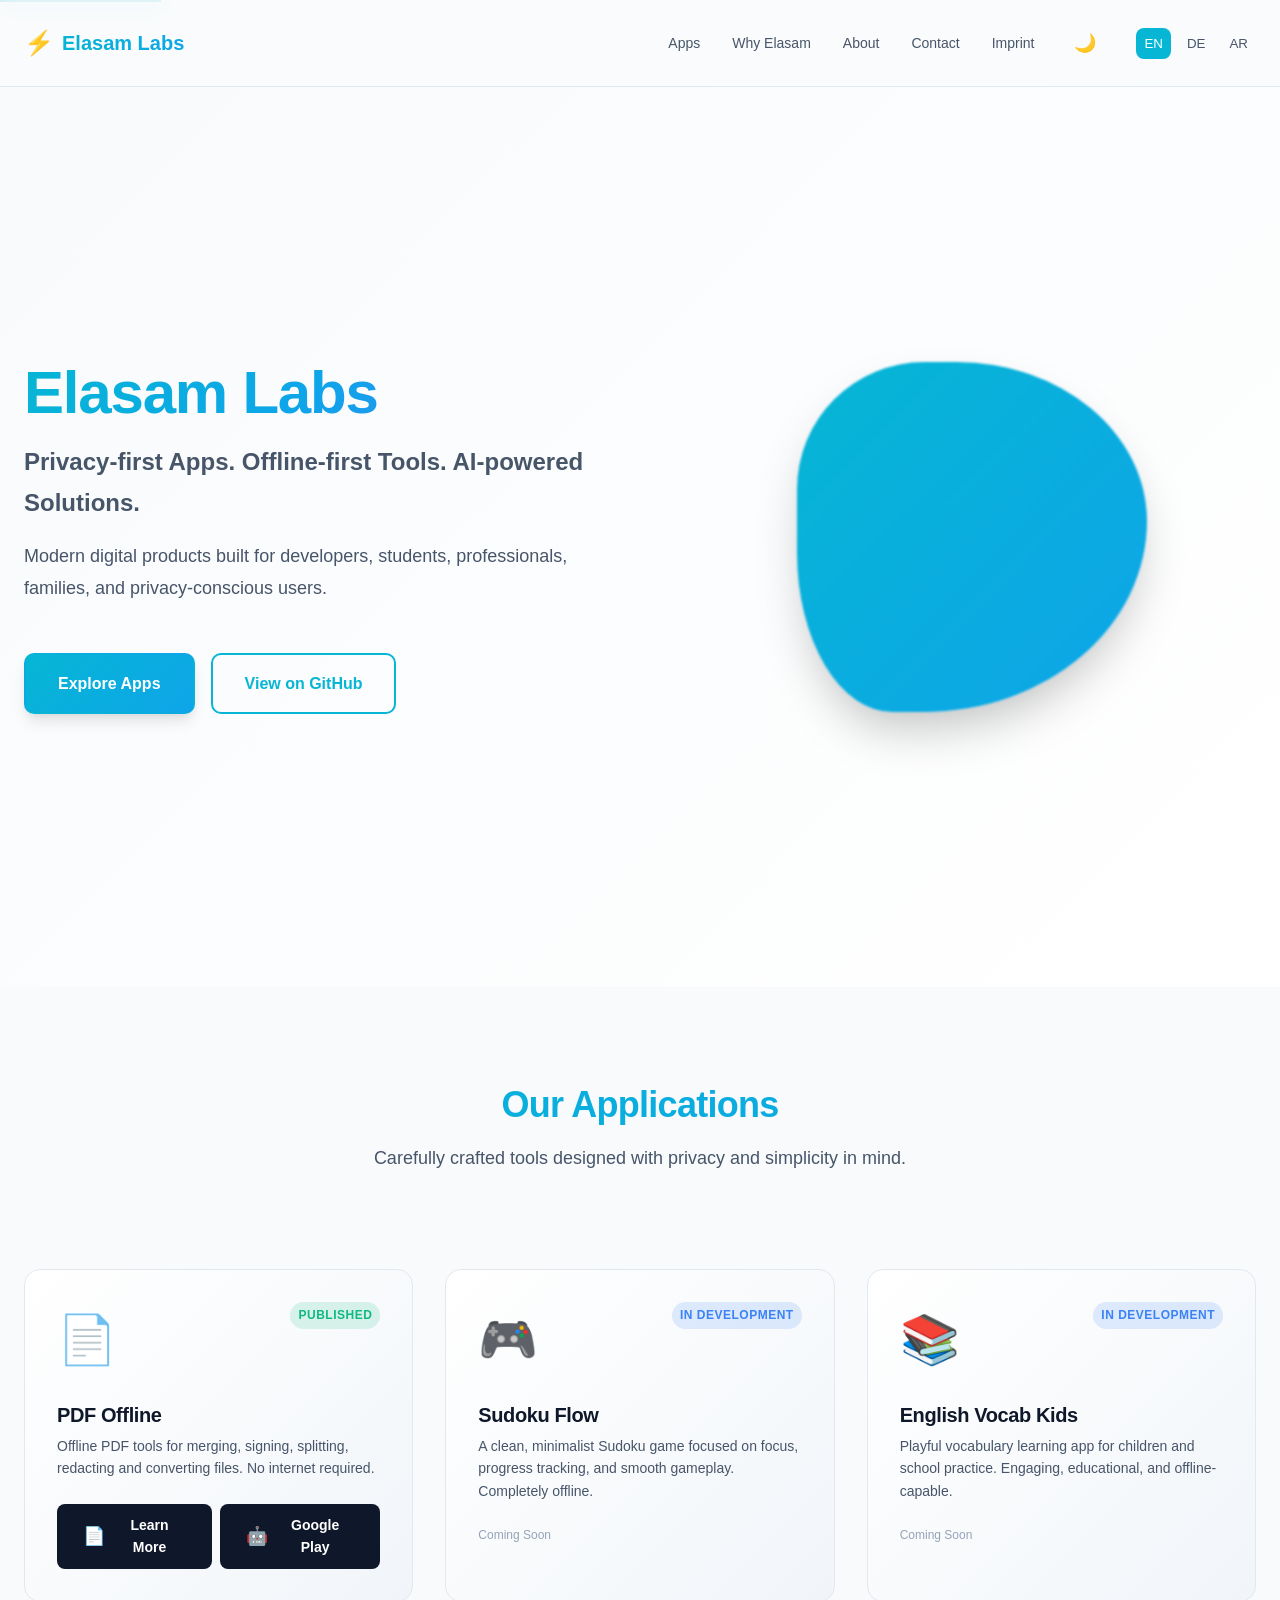
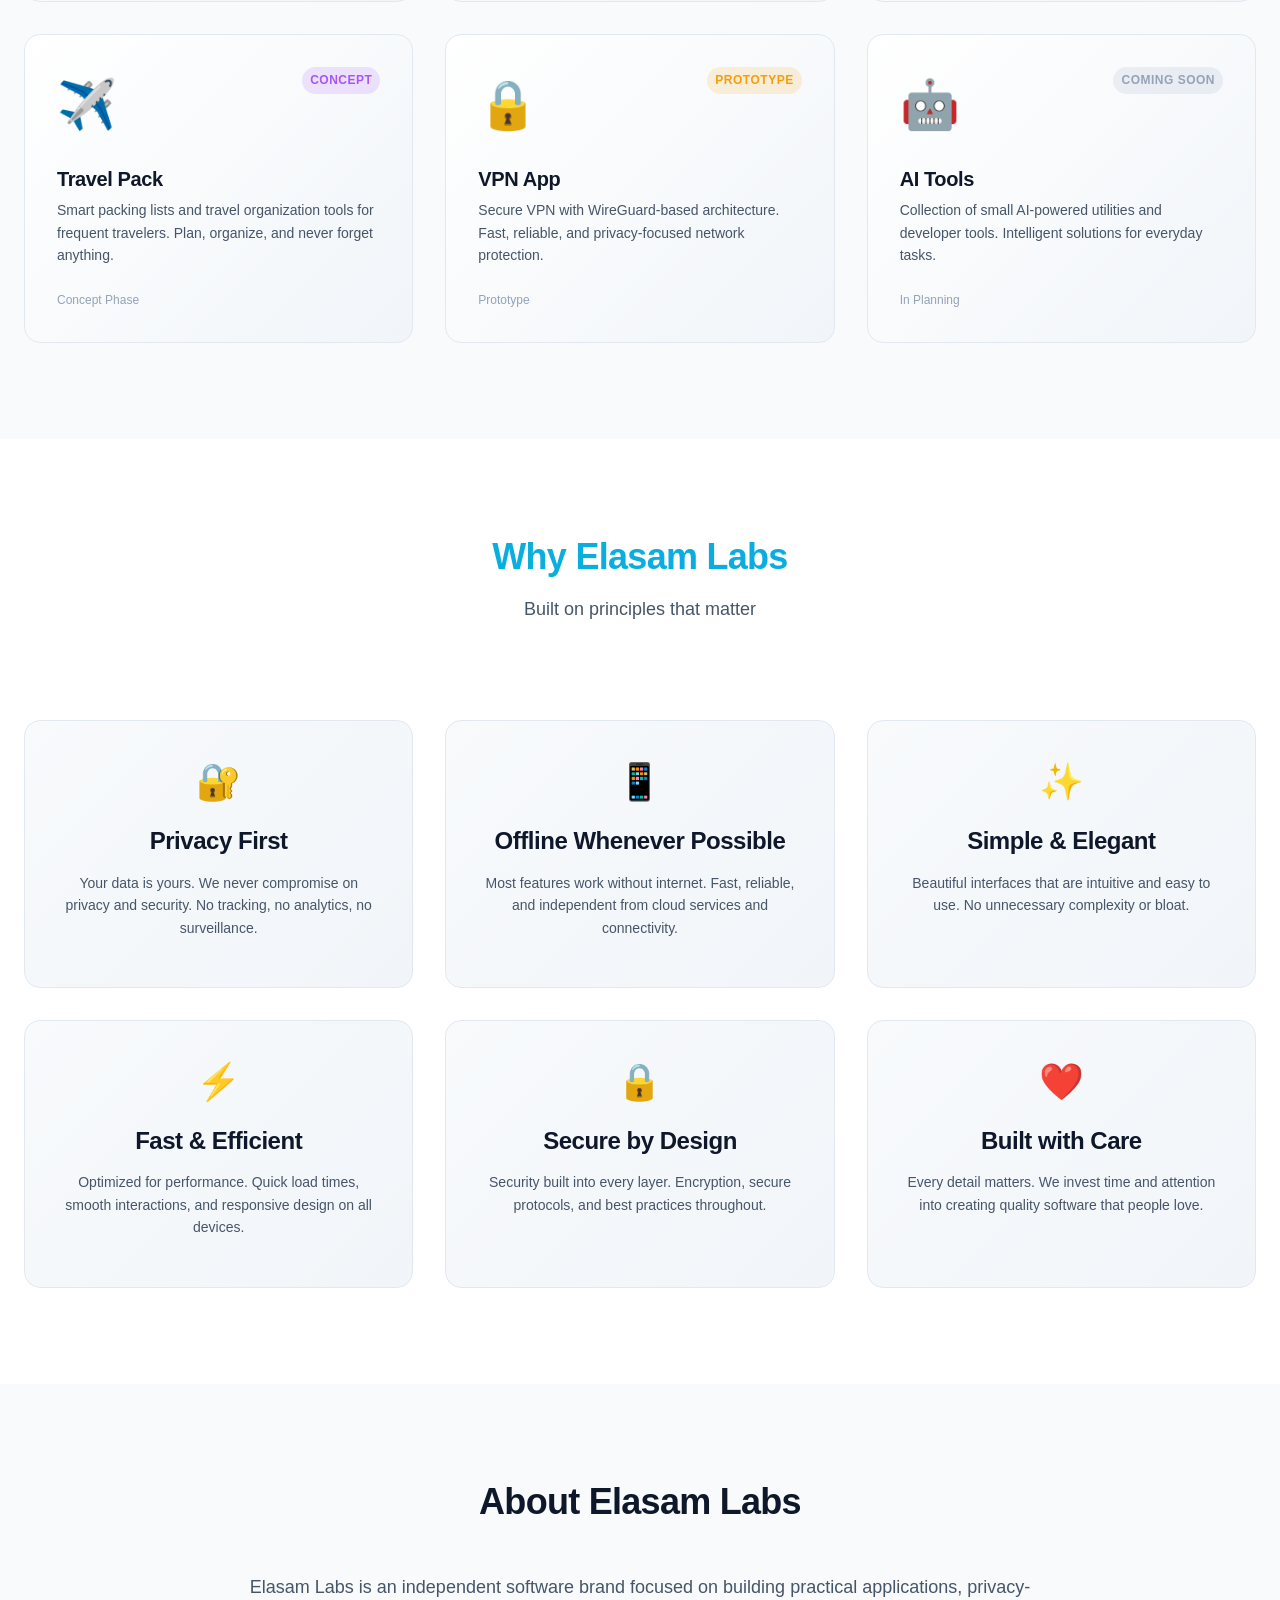
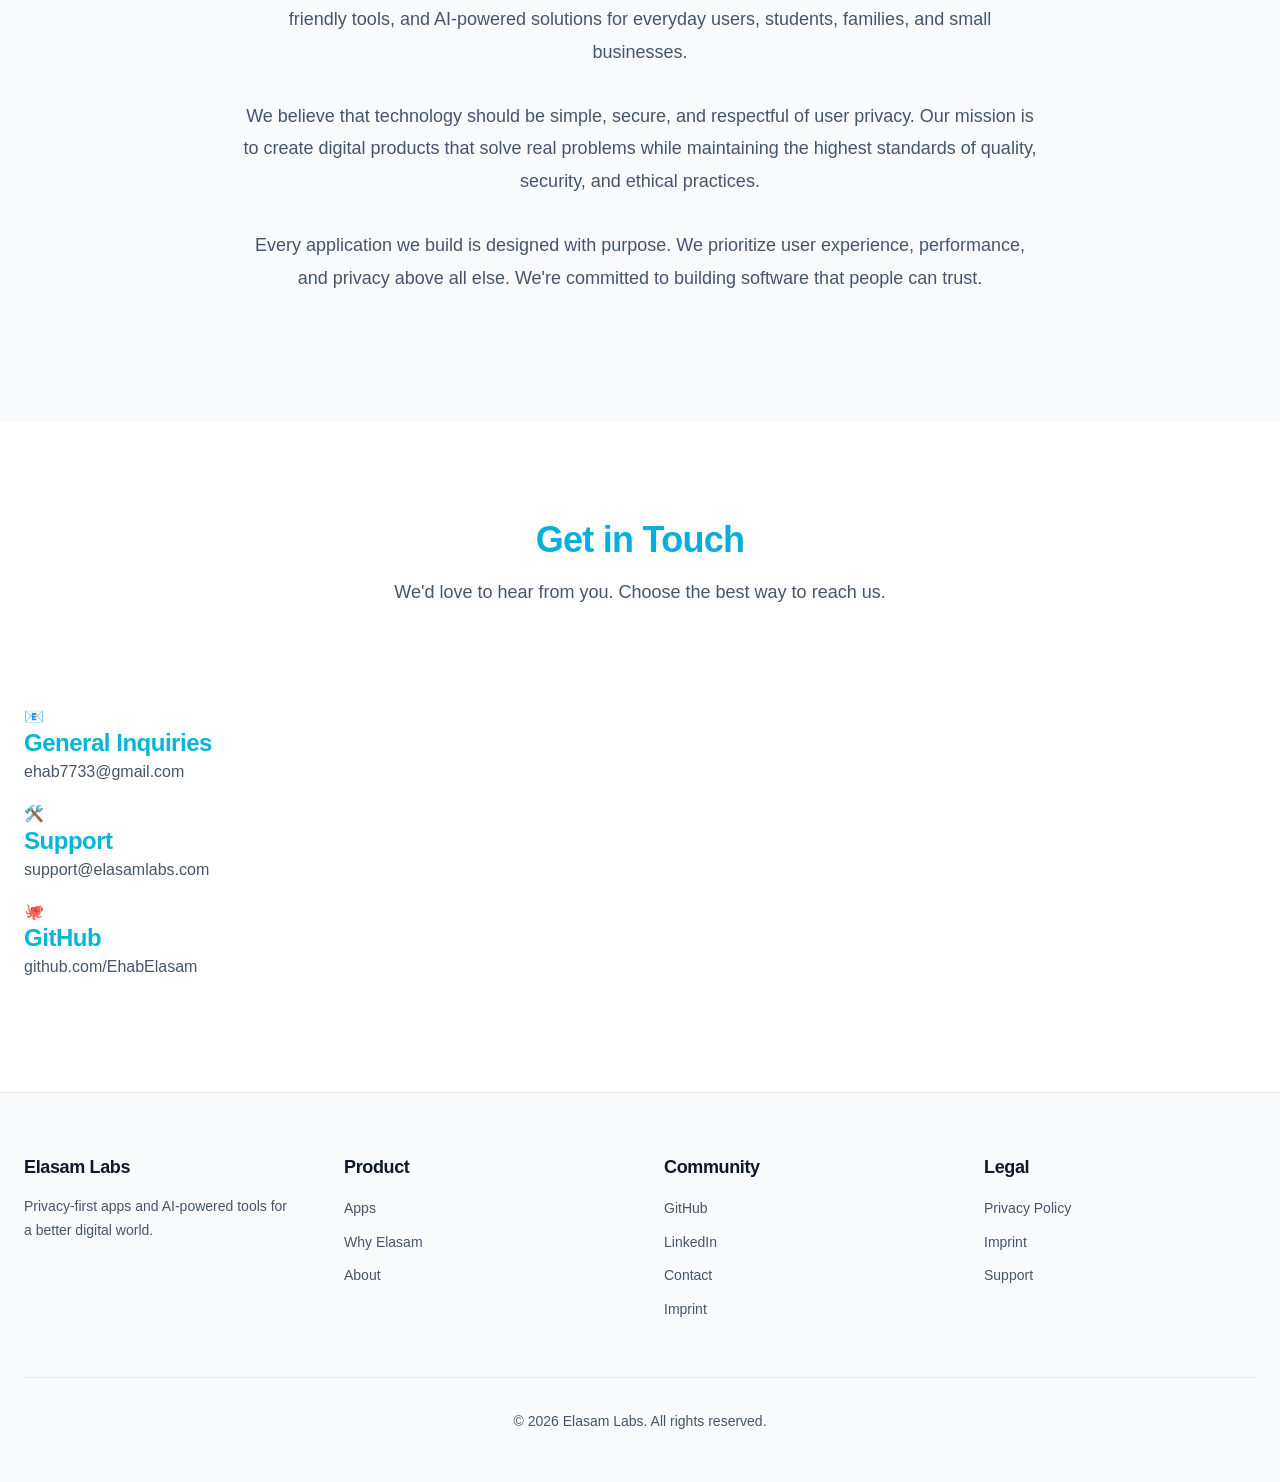
==== commit 5eea422f: "Remove contact form and add imprint links to all language versions" ====
--- a/index.html
+++ b/index.html
@@ -86,6 +86,8 @@
                     <li role="none"><a href="#why" role="menuitem">Why Elasam</a></li>
                     <li role="none"><a href="#about" role="menuitem">About</a></li>
                     <li role="none"><a href="#contact" role="menuitem">Contact</a></li>
+                    <li role="none"><a href="/imprint.html" role="menuitem">Imprint</a></li>
+
                     <li role="none"><button class="theme-toggle" id="themeToggle" aria-label="Toggle dark/light mode" role="menuitem">🌙</button></li>
                     <li role="none">
                         <div class="lang-switcher">
@@ -277,50 +279,33 @@
     </section>
 
     <!-- Contact Section -->
-    <section class="contact-form-container" role="region" aria-label="Contact form">
+    <section class="contact" id="contact" role="region" aria-label="Contact information">
         <div class="container">
             <div class="section-header">
                 <h2>Get in Touch</h2>
-                <p>We'd love to hear from you</p>
-            </div>
-            <form class="contact-form" action="https://formspree.io/f/fbdgqjqr" method="POST">
-                <div class="form-group">
-                    <label for="name">Name</label>
-                    <input type="text" id="name" name="name" required>
-                </div>
-                <div class="form-group">
-                    <label for="email">Email</label>
-                    <input type="email" id="email" name="email" required>
-                </div>
-                <div class="form-group">
-                    <label for="message">Message</label>
-                    <textarea id="message" name="message" required></textarea>
-                </div>
-                <button type="submit" class="form-submit-btn">Send Message</button>
-            </form>
-        </div>
-    </section>
-
-    <section class="contact" id="contact" role="region" aria-label="Contact information">
-        <div class="container">
-            <div class="contact-grid">
-                <div class="contact-card">
+                <p>We'd love to hear from you. Choose the best way to reach us.</p>
+            </div>
+            <div class="contact-options">
+                <a href="mailto:ehab7733@gmail.com" class="contact-option">
+                    <span class="icon">📧</span>
                     <h3>General Inquiries</h3>
-                    <a href="mailto:hello@elasamlabs.com" class="contact-link">hello@elasamlabs.com</a>
-                </div>
-                
-                <div class="contact-card">
+                    <p>ehab7733@gmail.com</p>
+                </a>
+                <a href="mailto:support@elasamlabs.com" class="contact-option">
+                    <span class="icon">🛠️</span>
                     <h3>Support</h3>
-                    <a href="mailto:support@elasamlabs.com" class="contact-link">support@elasamlabs.com</a>
-                </div>
-                
-                <div class="contact-card">
-                    <h3>Privacy & Security</h3>
-                    <a href="mailto:privacy@elasamlabs.com" class="contact-link">privacy@elasamlabs.com</a>
-                </div>
-            </div>
-        </div>
-    </section>
+                    <p>support@elasamlabs.com</p>
+                </a>
+                <a href="https://github.com/EhabElasam" target="_blank" rel="noopener noreferrer" class="contact-option">
+                    <span class="icon">🐙</span>
+                    <h3>GitHub</h3>
+                    <p>github.com/EhabElasam</p>
+                </a>
+            </div>
+        </div>
+    </section>
+
+
 
     <!-- Footer -->
     <footer class="footer" role="contentinfo">
@@ -345,7 +330,8 @@
                     <ul>
                         <li><a href="https://github.com/EhabElasam" target="_blank" rel="noopener noreferrer">GitHub</a></li>
                         <li><a href="https://linkedin.com" target="_blank" rel="noopener noreferrer">LinkedIn</a></li>
-                        <li><a href="#contact">Contact</a></li>
+                        <li><a href="/#contact">Contact</a></li>
+                        <li><a href="/imprint.html">Imprint</a></li>
                     </ul>
                 </div>
                 
@@ -353,7 +339,7 @@
                     <h4>Legal</h4>
                     <ul>
                         <li><a href="/privacy.html">Privacy Policy</a></li>
-                        <li><a href="/legal.html">Legal Notice</a></li>
+                        <li><a href="/imprint.html">Imprint</a></li>
                         <li><a href="/support.html">Support</a></li>
                     </ul>
                 </div>
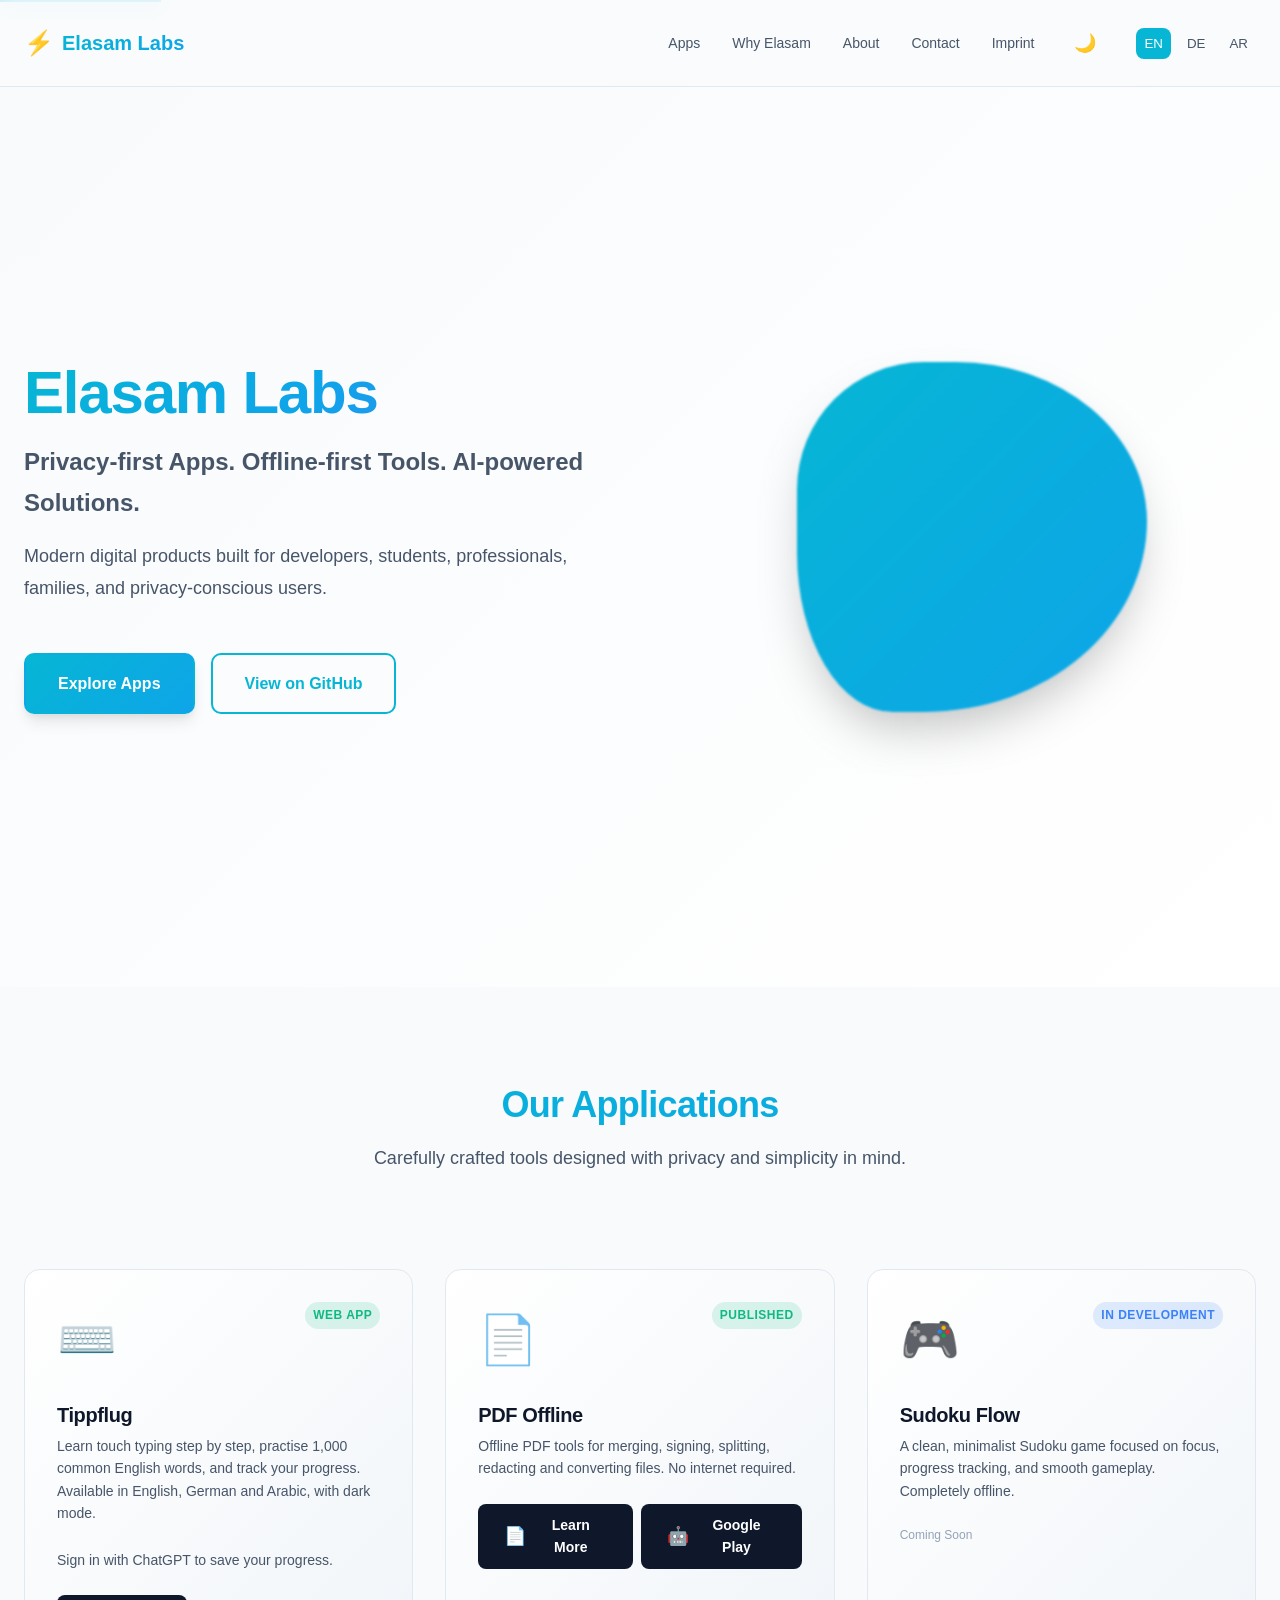
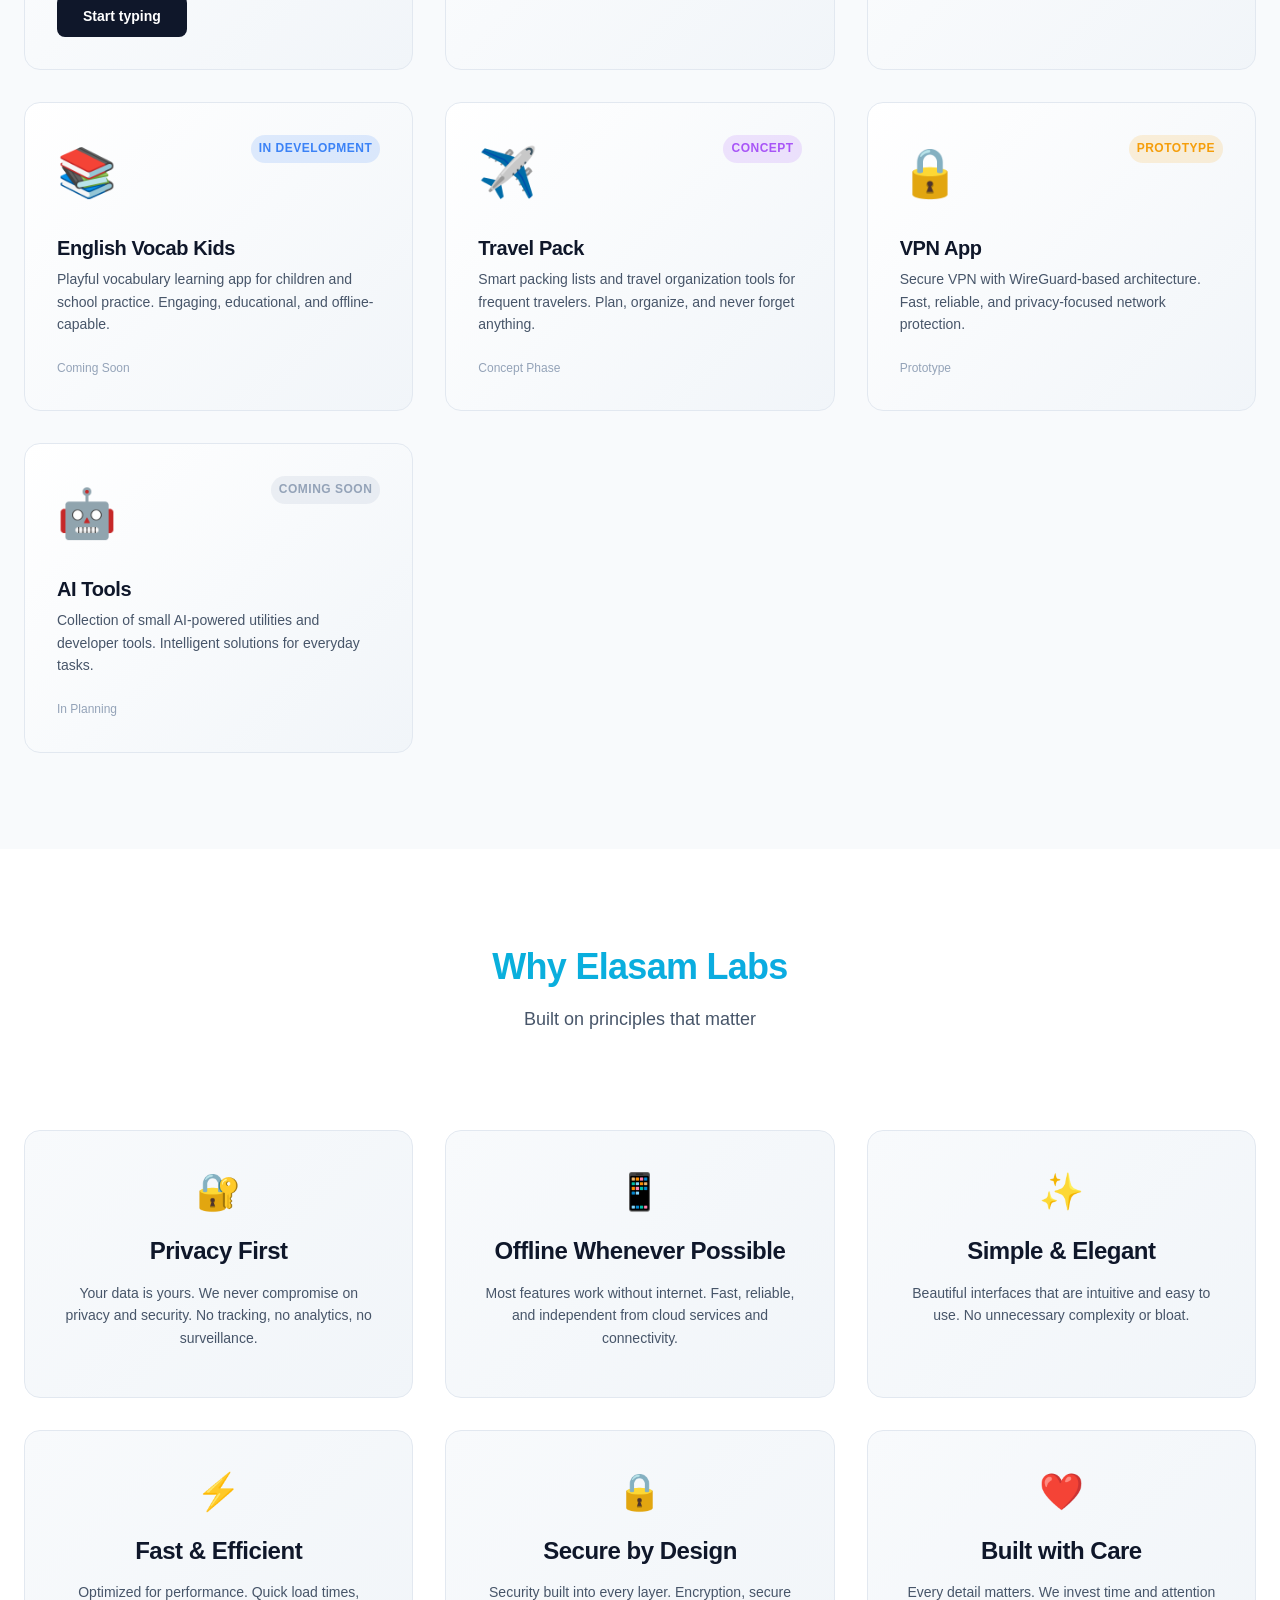
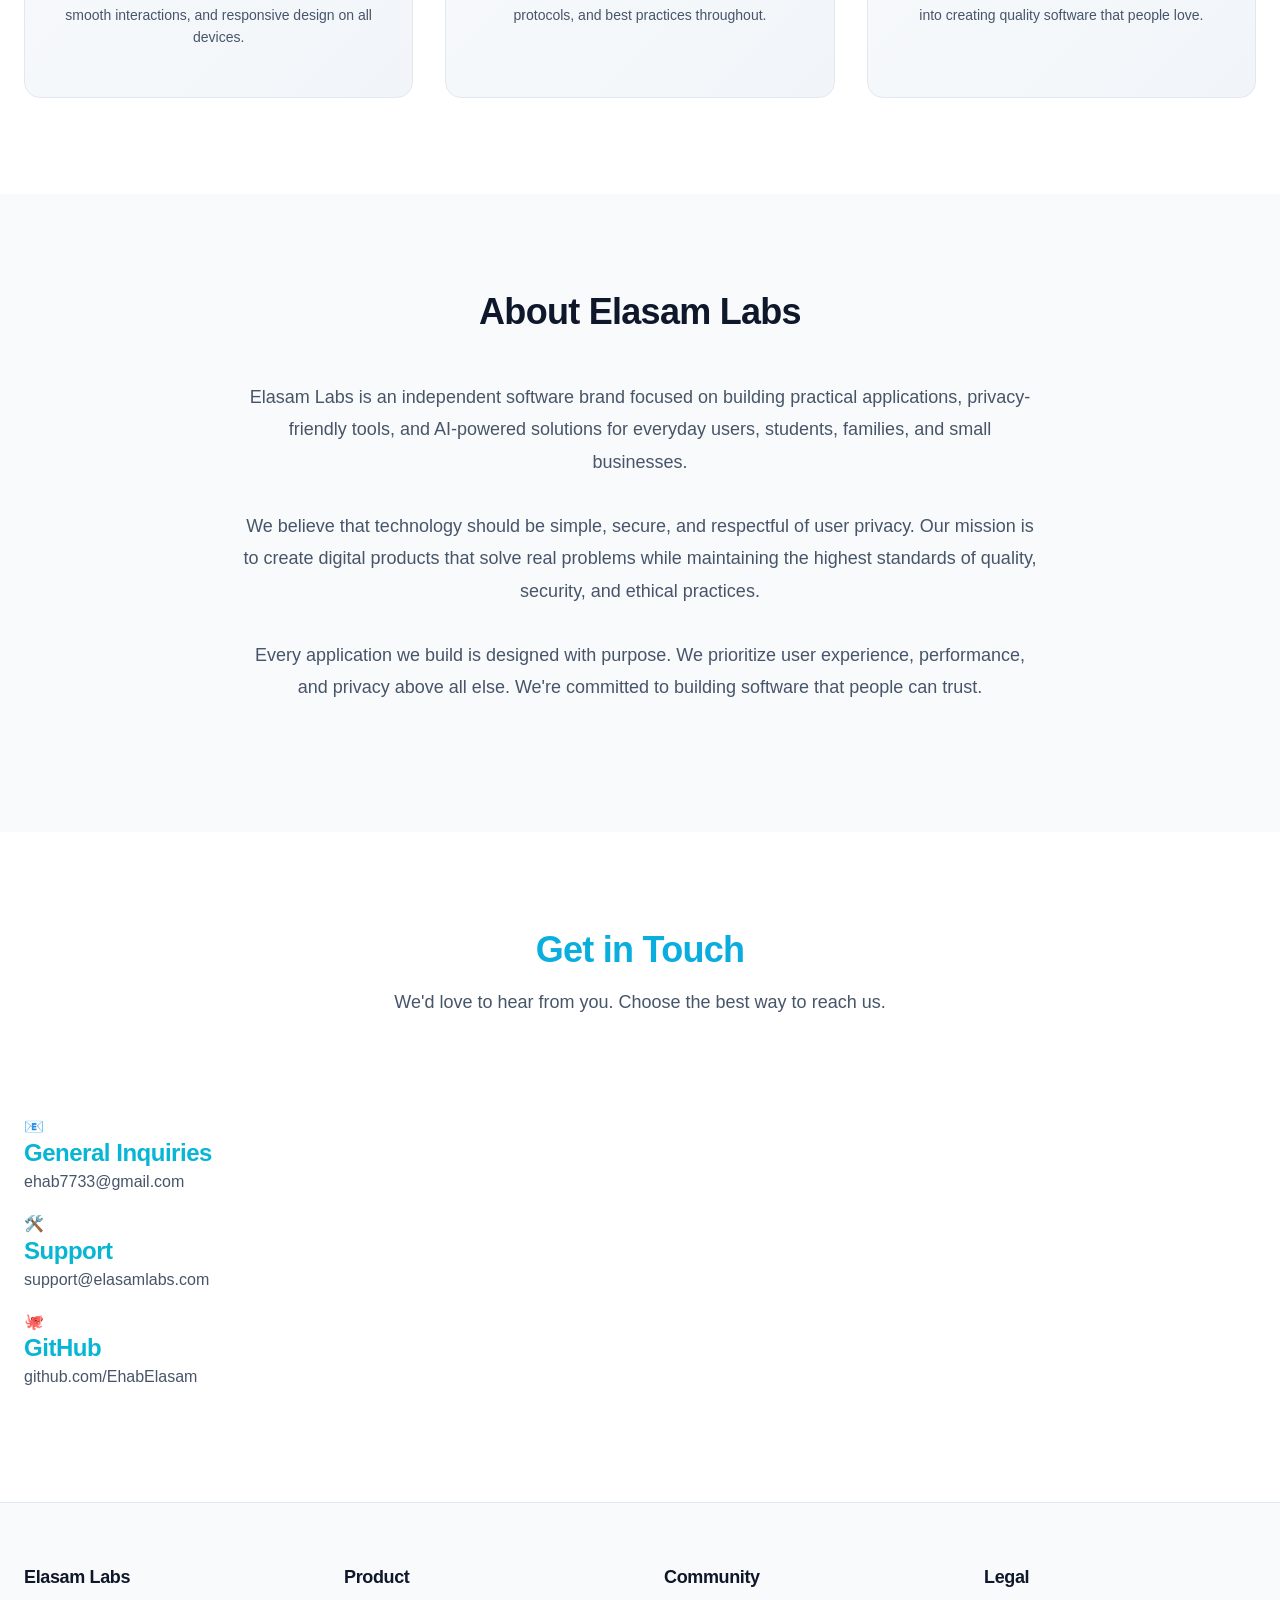
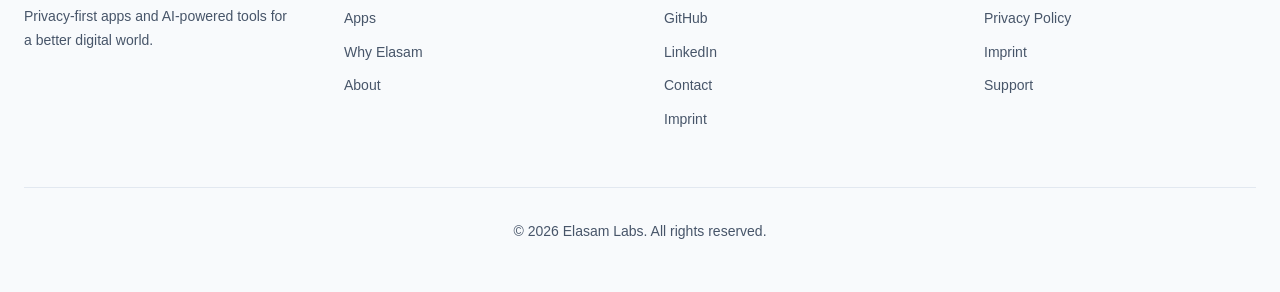
==== commit 29b91758: "Add Tippflug web app to English, German and Arabic homepages" ====
--- a/index.html
+++ b/index.html
@@ -130,6 +130,22 @@
             </div>
             
             <div class="apps-grid">
+                <!-- Tippflug -->
+                <article class="app-card published" id="tippflug">
+                    <div class="app-header">
+                        <span class="app-icon" aria-hidden="true">⌨️</span>
+                        <span class="app-badge badge-published">Web app</span>
+                    </div>
+                    <h3 class="app-title" dir="ltr">Tippflug</h3>
+                    <p class="app-description">Learn touch typing step by step, practise 1,000 common English words, and track your progress. Available in English, German and Arabic, with dark mode.</p>
+                    <p class="app-description">Sign in with ChatGPT to save your progress.</p>
+                    <div class="app-meta">
+                        <a href="https://tippflug-ehab.brownserval.chatgpt.site" class="btn btn-app-store">
+                            <span class="btn-text">Start typing</span>
+                        </a>
+                    </div>
+                </article>
+
                 <!-- PDF Offline -->
                 <article class="app-card published">
                     <div class="app-header">
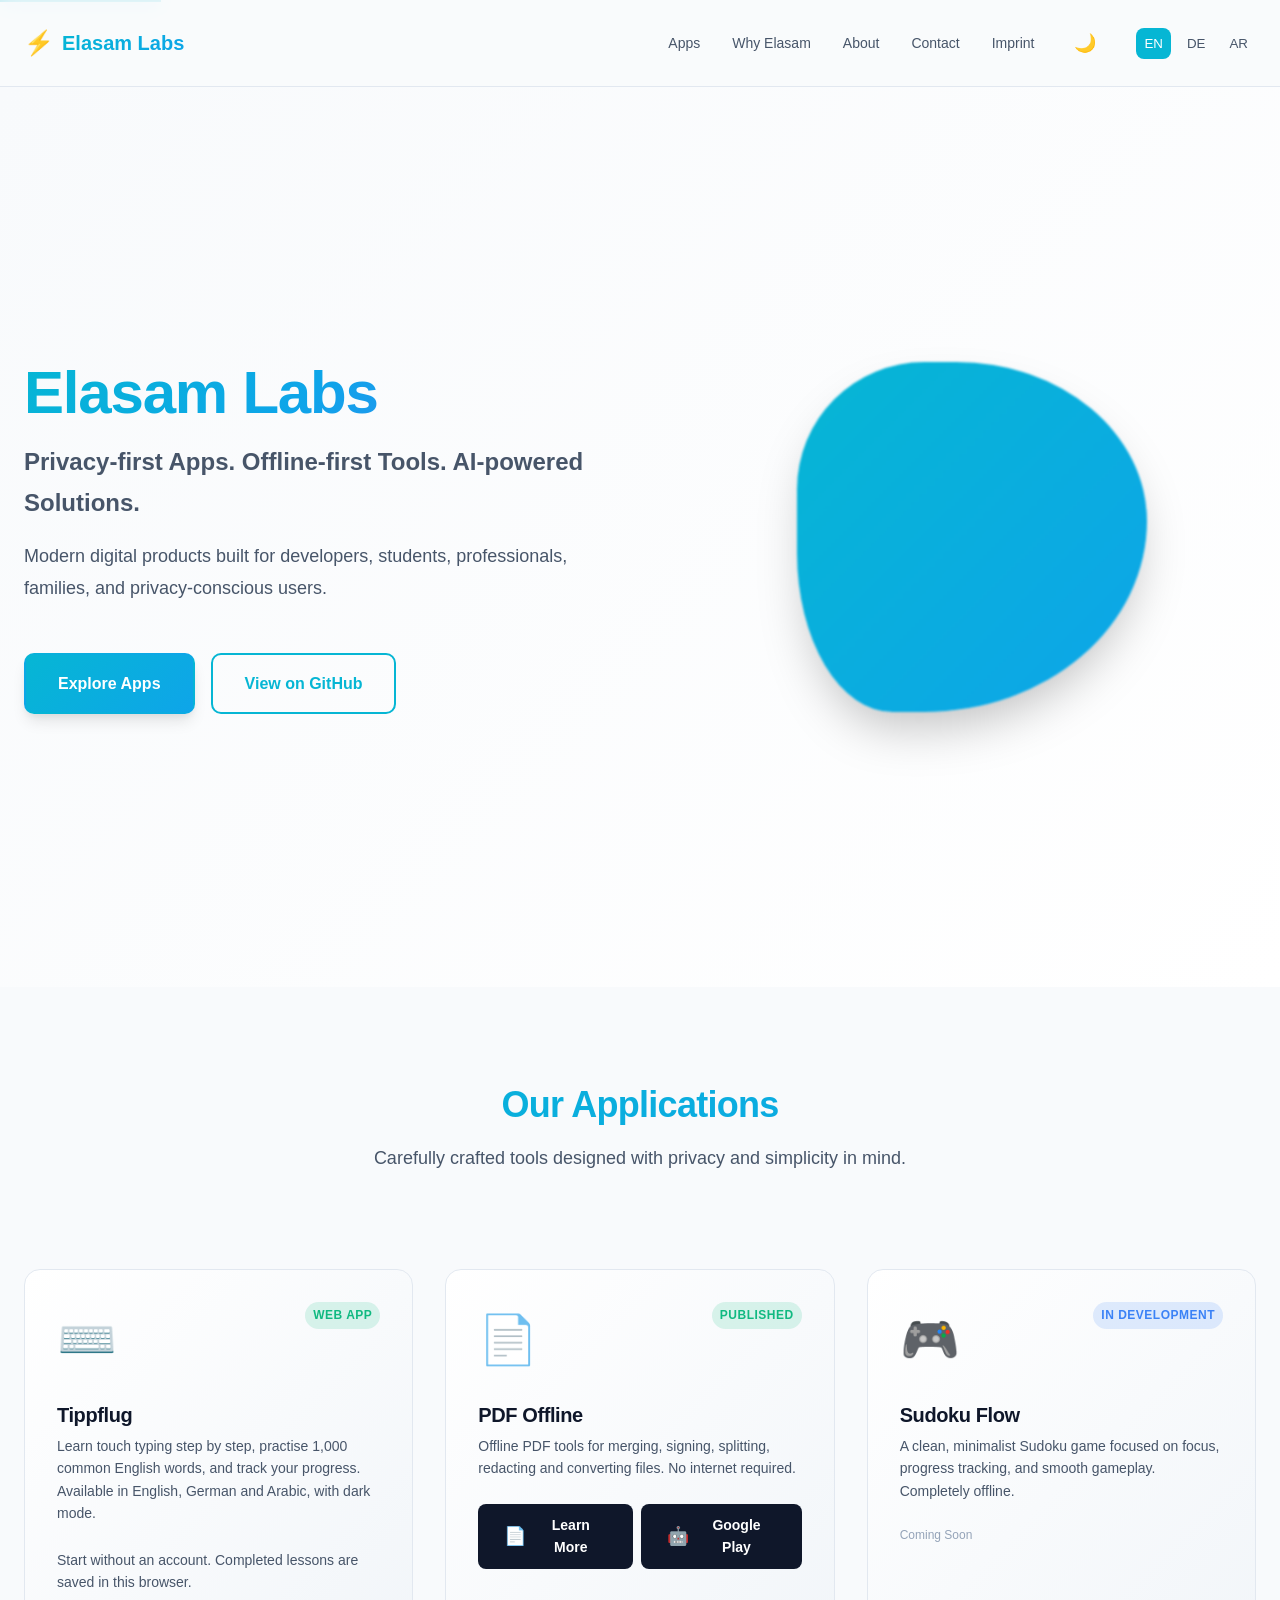
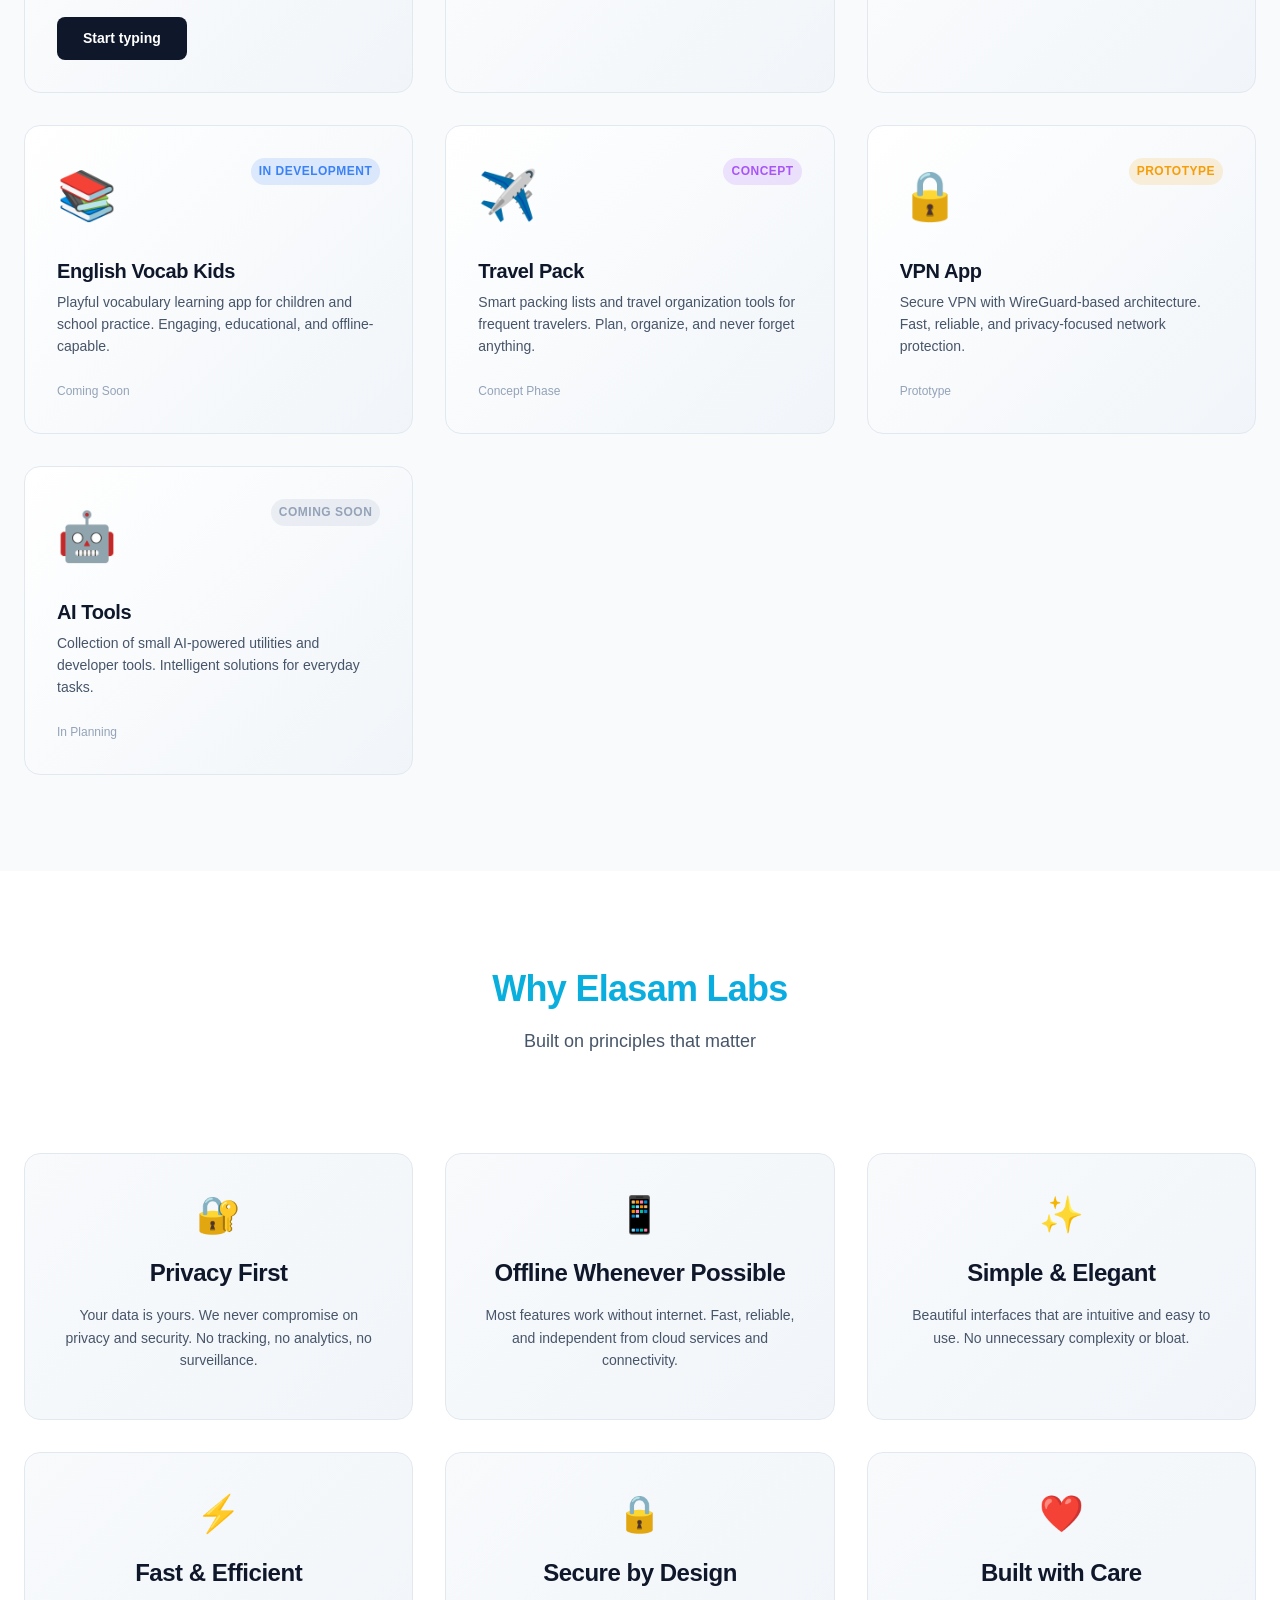
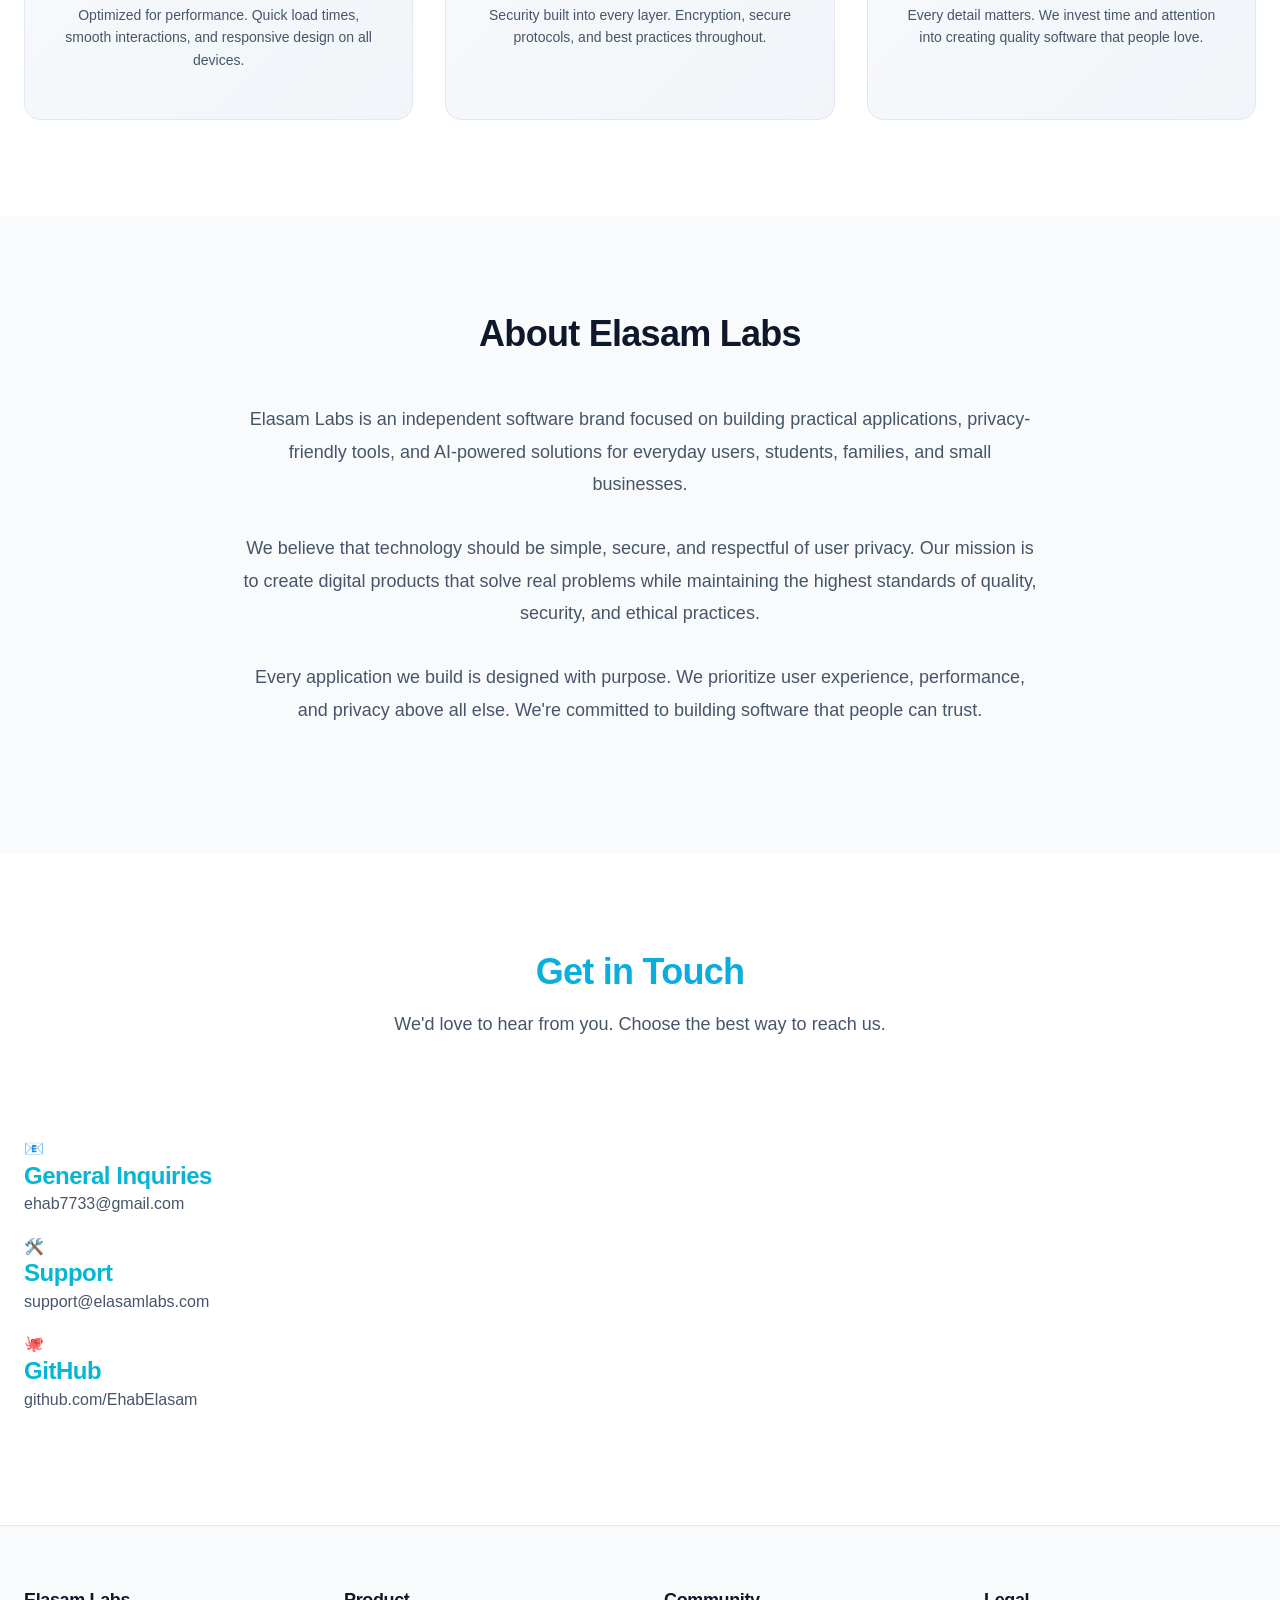
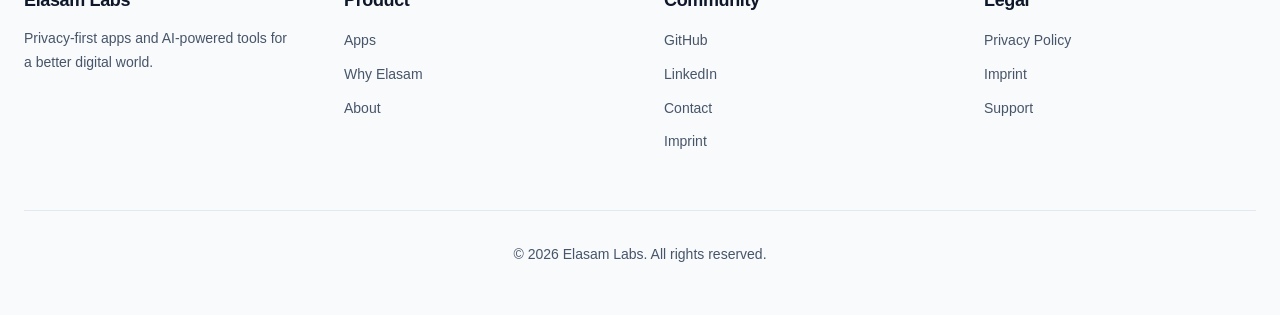
==== commit d2580930: "Describe Tippflug guest access and browser progress storage" ====
--- a/index.html
+++ b/index.html
@@ -138,9 +138,9 @@
                     </div>
                     <h3 class="app-title" dir="ltr">Tippflug</h3>
                     <p class="app-description">Learn touch typing step by step, practise 1,000 common English words, and track your progress. Available in English, German and Arabic, with dark mode.</p>
-                    <p class="app-description">Sign in with ChatGPT to save your progress.</p>
-                    <div class="app-meta">
-                        <a href="https://tippflug-ehab.brownserval.chatgpt.site" class="btn btn-app-store">
+                    <p class="app-description">Start without an account. Completed lessons are saved in this browser.</p>
+                    <div class="app-meta">
+                        <a href="https://tippflug.elasamlabs.com" class="btn btn-app-store">
                             <span class="btn-text">Start typing</span>
                         </a>
                     </div>
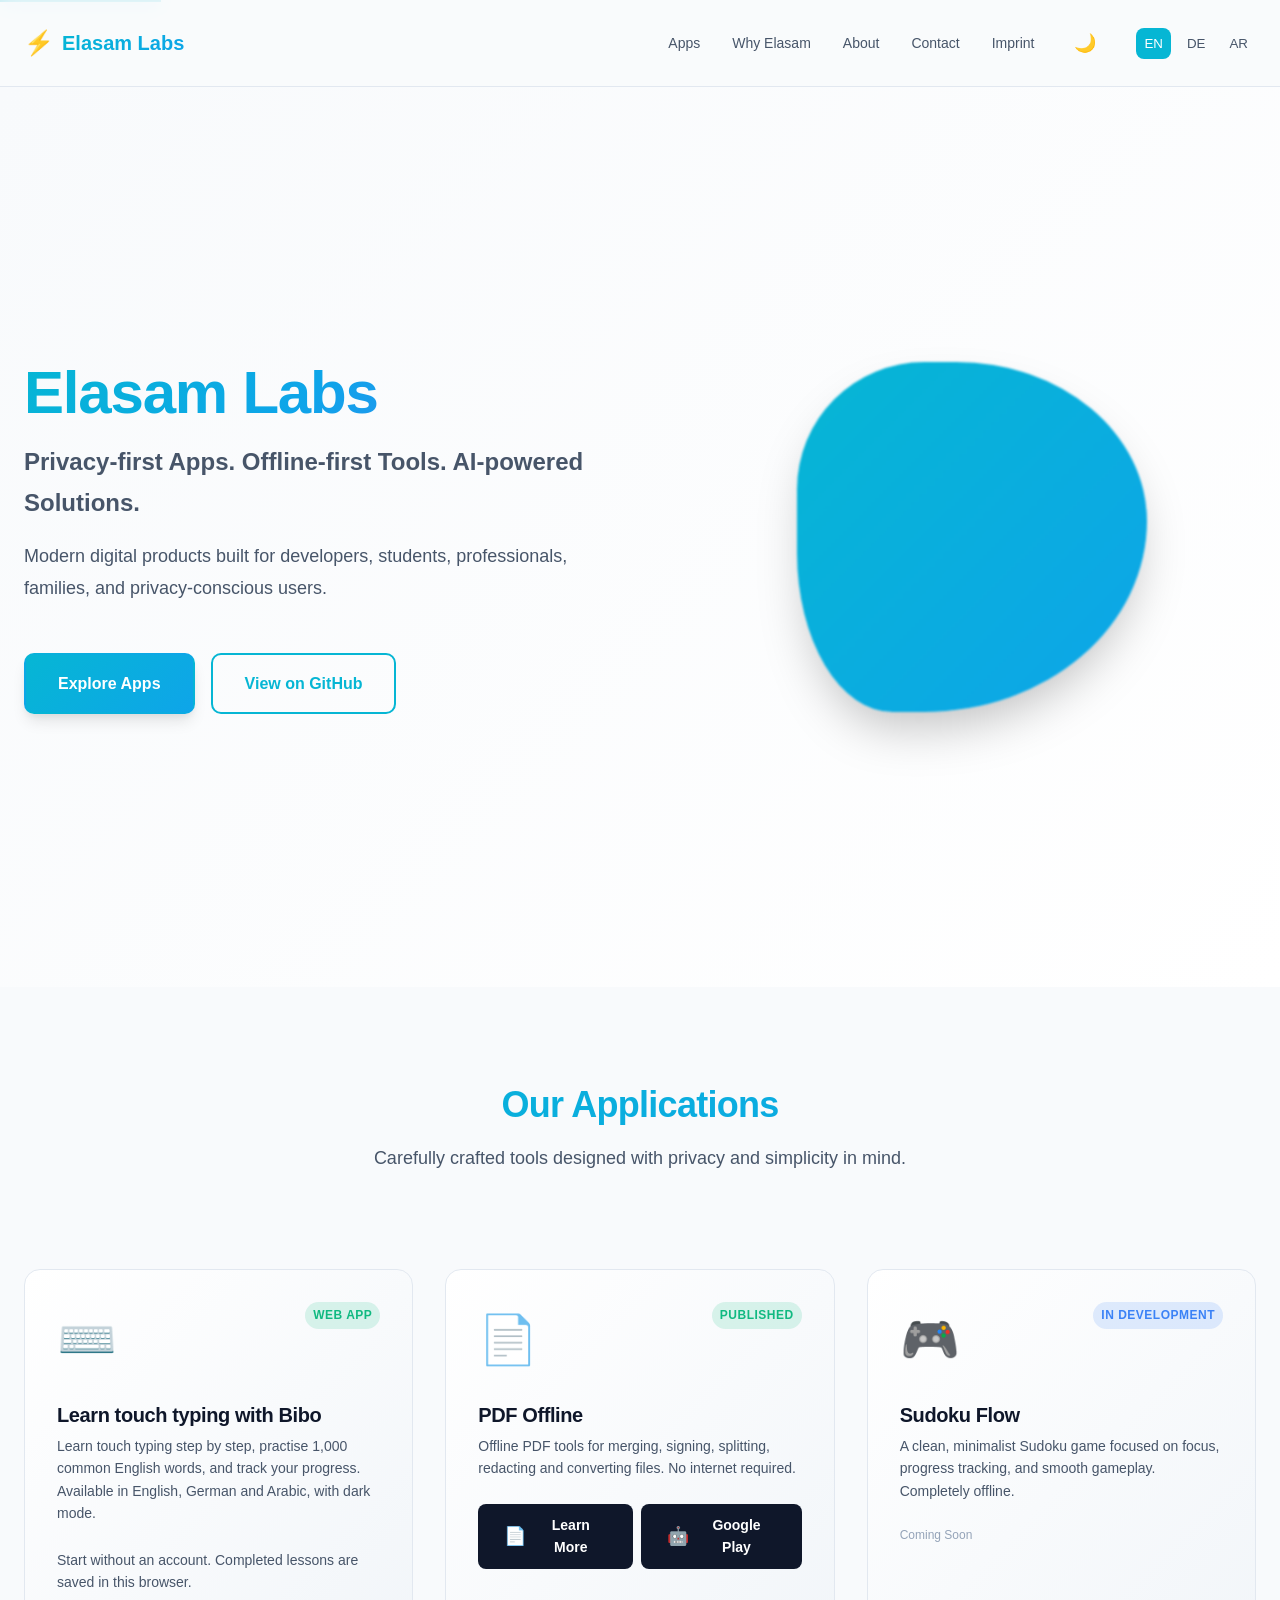
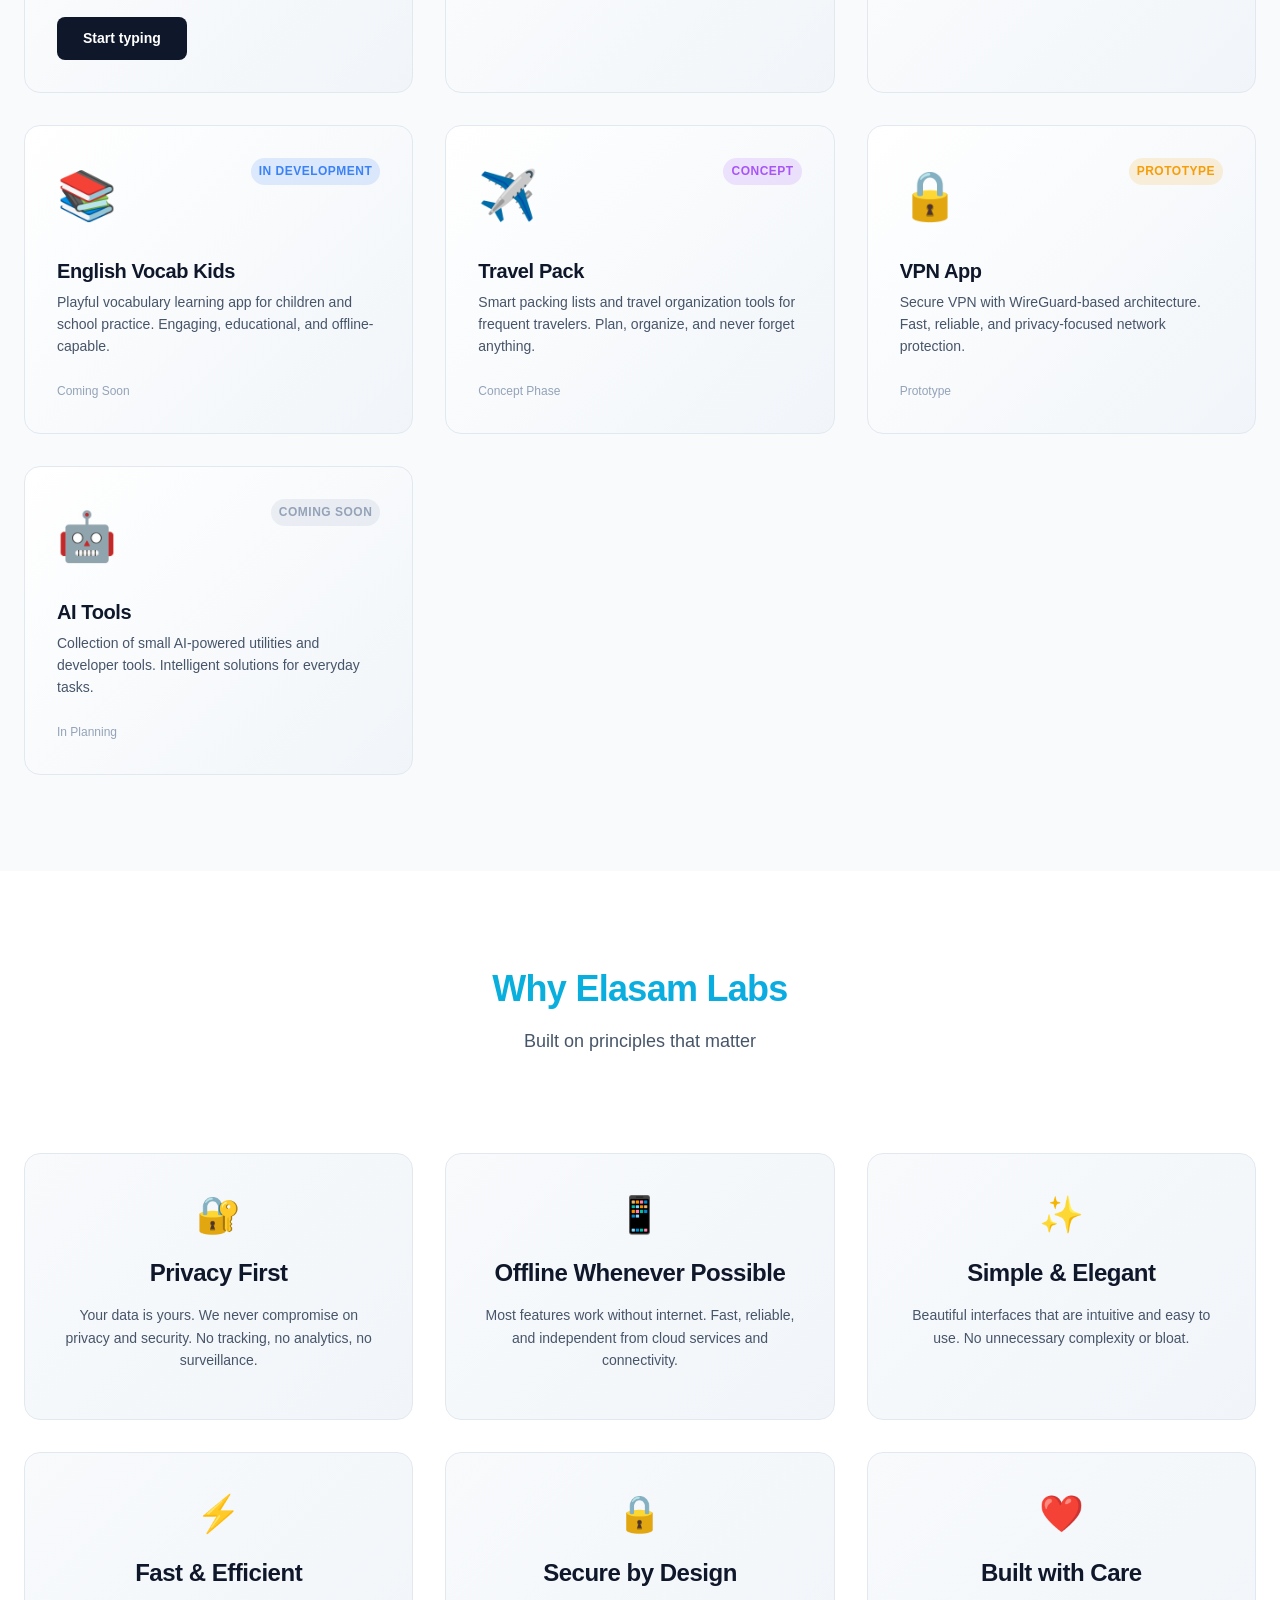
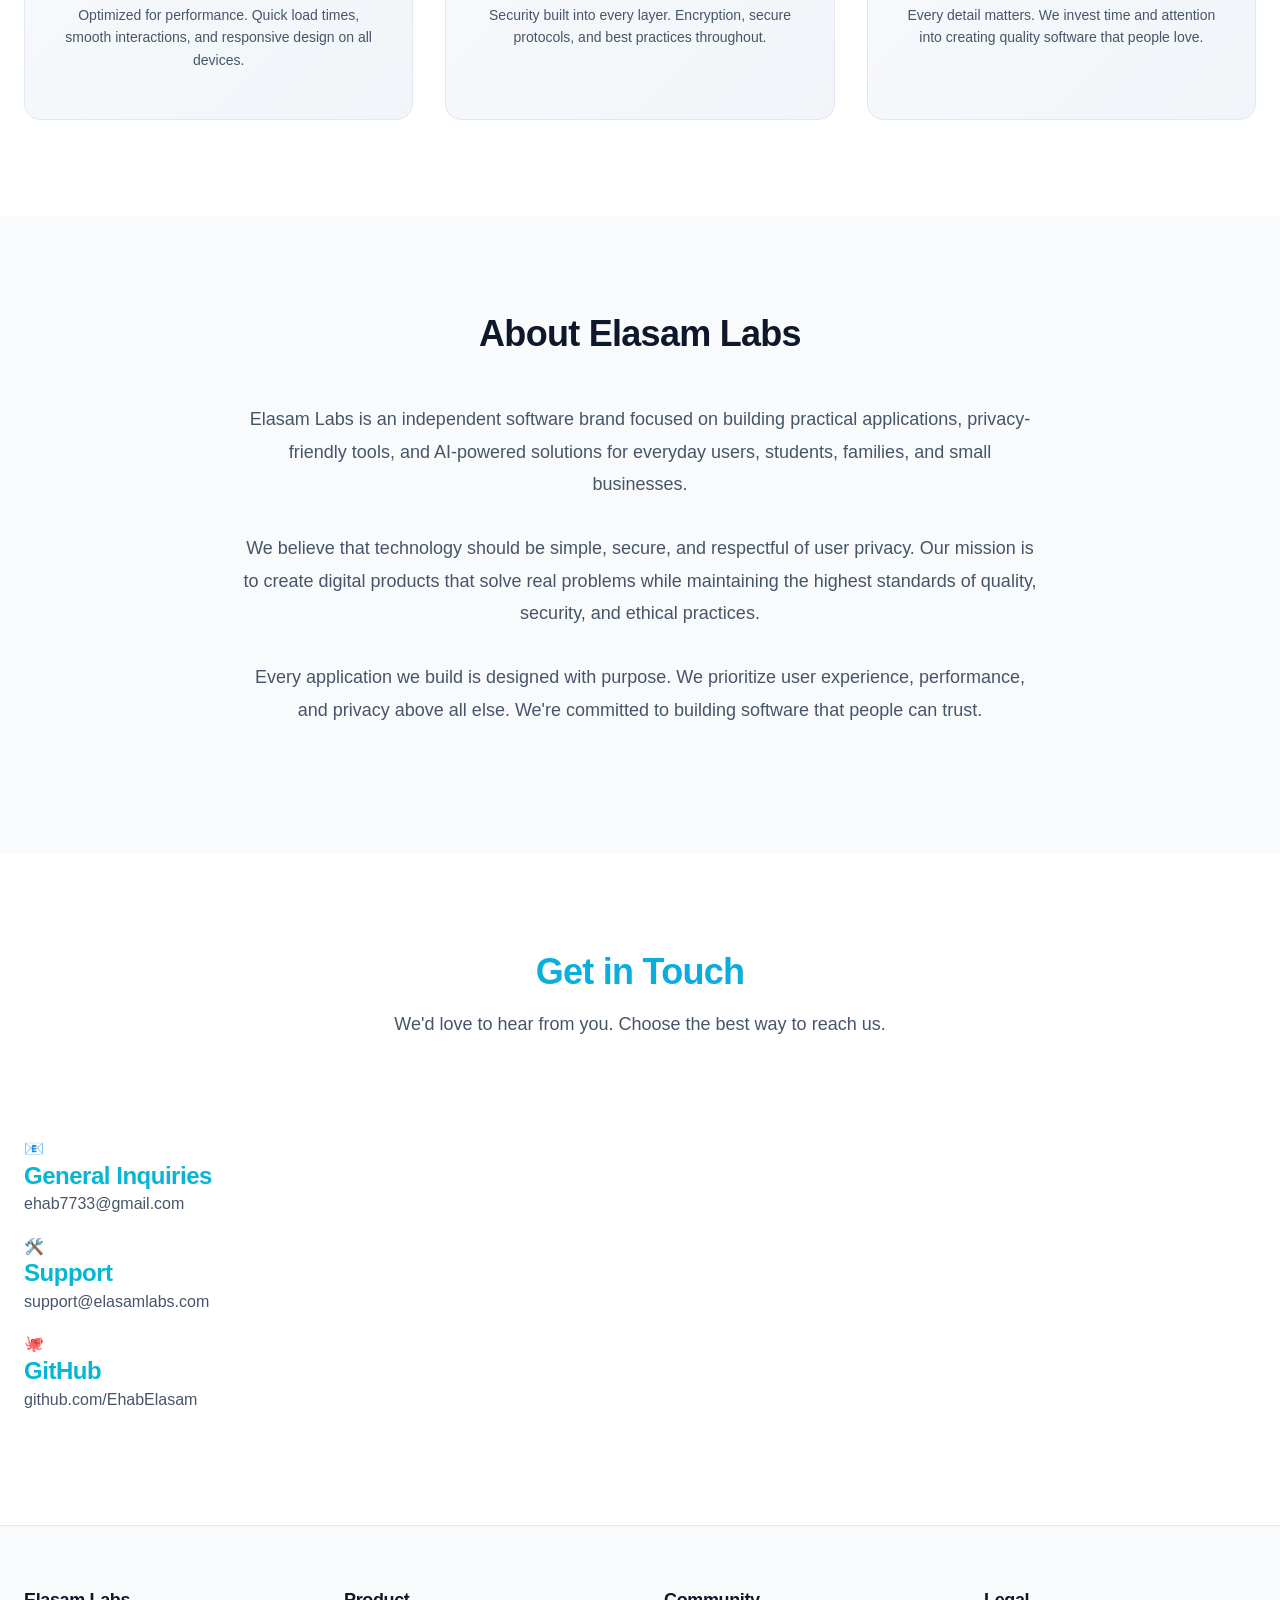
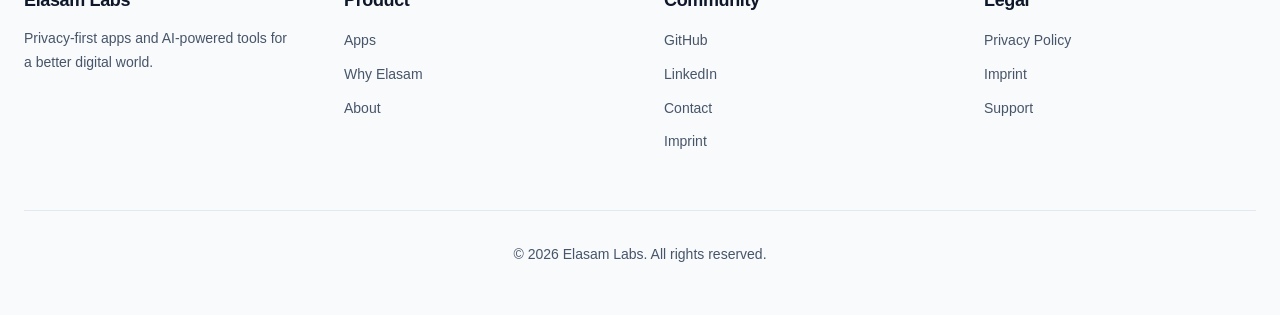
==== commit af36e2fb: "Update typing trainer name and link to tipp.elasamlabs.com" ====
--- a/index.html
+++ b/index.html
@@ -130,17 +130,17 @@
             </div>
             
             <div class="apps-grid">
-                <!-- Tippflug -->
+                <!-- Typing with Bibo -->
                 <article class="app-card published" id="tippflug">
                     <div class="app-header">
                         <span class="app-icon" aria-hidden="true">⌨️</span>
                         <span class="app-badge badge-published">Web app</span>
                     </div>
-                    <h3 class="app-title" dir="ltr">Tippflug</h3>
+                    <h3 class="app-title" dir="ltr">Learn touch typing with Bibo</h3>
                     <p class="app-description">Learn touch typing step by step, practise 1,000 common English words, and track your progress. Available in English, German and Arabic, with dark mode.</p>
                     <p class="app-description">Start without an account. Completed lessons are saved in this browser.</p>
                     <div class="app-meta">
-                        <a href="https://tippflug.elasamlabs.com" class="btn btn-app-store">
+                        <a href="https://tipp.elasamlabs.com/en" class="btn btn-app-store">
                             <span class="btn-text">Start typing</span>
                         </a>
                     </div>
